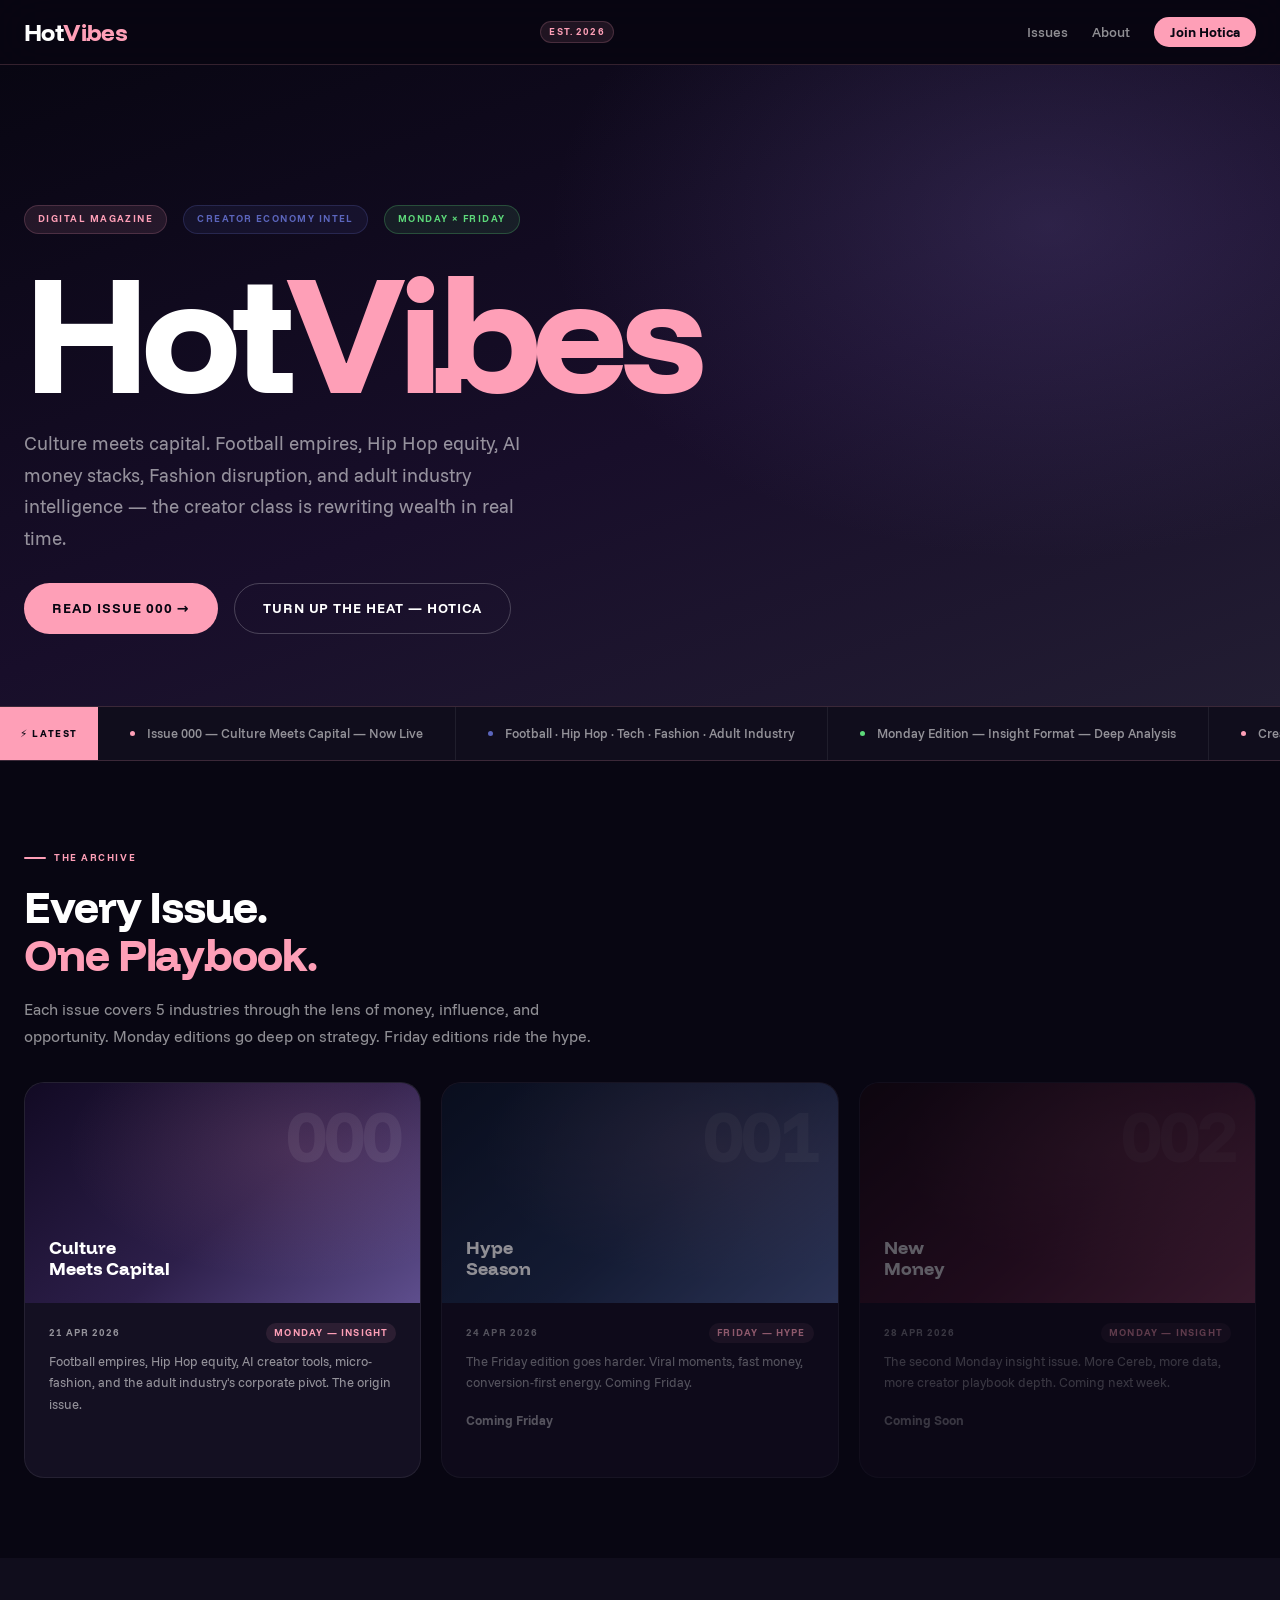
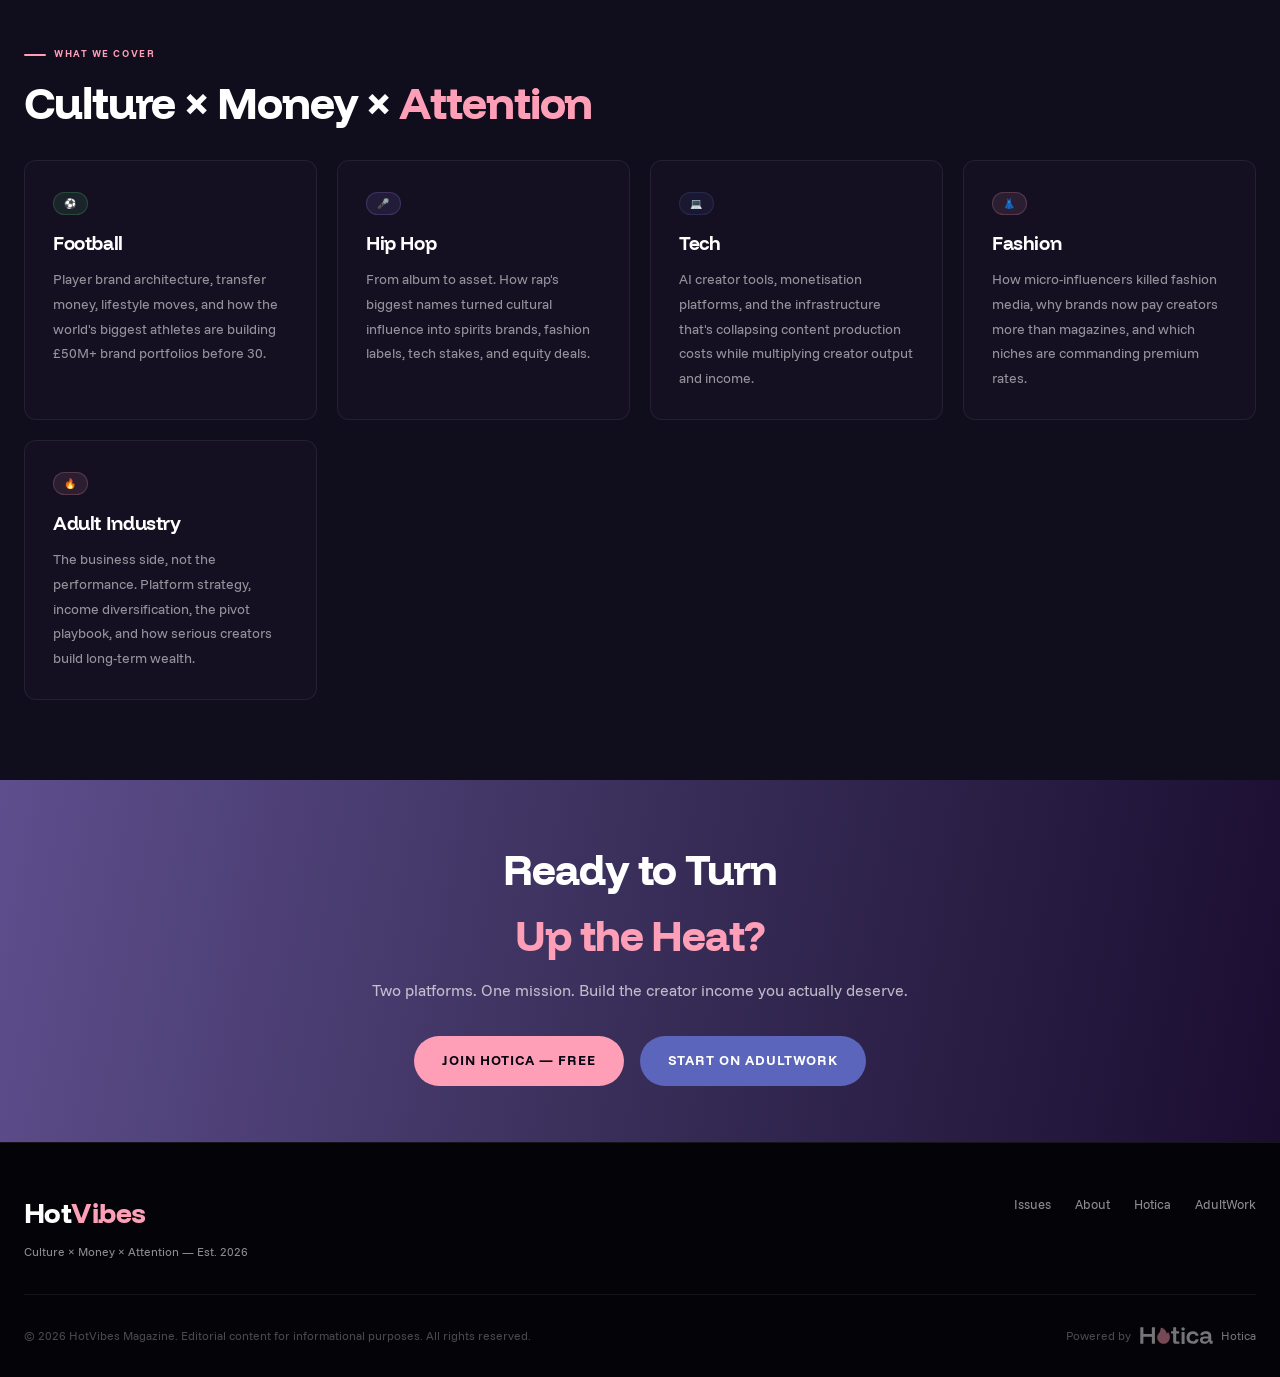
==== index.html @ 4edec71d "Launch HotVibes magazine — Issue 000 complete Full Cloudflare Pages publishing system: homepage, Iss" ====
<!DOCTYPE html>
<html lang="en">
<head>
<meta charset="UTF-8">
<meta name="viewport" content="width=device-width, initial-scale=1.0">
<title>HotVibes — Culture × Money × Attention</title>
<meta name="description" content="HotVibes is a high-conversion digital magazine covering the creator economy: football empires, hip hop equity, AI money stacks, fashion disruption, and adult industry intelligence.">
<meta property="og:title" content="HotVibes — Culture × Money × Attention">
<meta property="og:description" content="The creator class is rewriting wealth in real time.">
<meta property="og:type" content="website">
<link rel="canonical" href="/">
<link rel="stylesheet" href="assets/css/styles.css">
</head>
<body>

<!-- NAV -->
<nav class="nav">
  <div class="nav-inner">
    <span class="nav-logo"><span class="hot">Hot</span><span class="vibes">Vibes</span></span>
    <span class="nav-badge">Est. 2026</span>
    <ul class="nav-links">
      <li><a href="#issues">Issues</a></li>
      <li><a href="#about">About</a></li>
      <li><a href="https://hotica.com" target="_blank" rel="noopener" class="nav-cta">Join Hotica</a></li>
    </ul>
  </div>
</nav>

<!-- HOMEPAGE HERO -->
<section class="hp-hero">
  <div class="container" style="width:100%">
    <div class="fu fu1">
      <div class="hp-meta mb-3">
        <span class="tag tag-pink">Digital Magazine</span>
        <span class="tag tag-blue">Creator Economy Intel</span>
        <span class="tag tag-green">Monday × Friday</span>
      </div>
      <h1 class="hp-masthead">
        <span class="hot">Hot</span><span class="vibes">Vibes</span>
      </h1>
      <p style="font-size:clamp(.95rem,2vw,1.2rem); color:var(--muted); max-width:520px; line-height:1.65; margin-top:1.5rem; position:relative; z-index:1;">
        Culture meets capital. Football empires, Hip Hop equity, AI money stacks, Fashion disruption, and adult industry intelligence — the creator class is rewriting wealth in real time.
      </p>
      <div class="hp-meta">
        <a href="issues/000/" class="btn btn-pink fu fu2">Read Issue 000 →</a>
        <a href="https://hotica.com" target="_blank" rel="noopener" class="btn btn-outline fu fu3">Turn Up the Heat — Hotica</a>
      </div>
    </div>
  </div>
</section>

<!-- TICKER -->
<div class="ticker-wrap">
  <div class="ticker-inner">
    <div class="ticker-badge">⚡ Latest</div>
    <div class="ticker-track-wrap">
      <div class="ticker-track">
        <div class="ticker-item"><span class="dot"></span>Issue 000 — Culture Meets Capital — Now Live</div>
        <div class="ticker-item"><span class="dot b"></span>Football · Hip Hop · Tech · Fashion · Adult Industry</div>
        <div class="ticker-item"><span class="dot g"></span>Monday Edition — Insight Format — Deep Analysis</div>
        <div class="ticker-item"><span class="dot"></span>Creator economy hits $15B globally — Hotica + AdultWork leading UK</div>
        <div class="ticker-item"><span class="dot b"></span>AI creator tools: cost of content down 90%, margins up</div>
        <div class="ticker-item"><span class="dot g"></span>Issue 001 — Friday Hype Edition — Coming Soon</div>
        <div class="ticker-item"><span class="dot"></span>New issue drops every Monday + Friday</div>
      </div>
    </div>
  </div>
</div>

<!-- ISSUES ARCHIVE -->
<section class="section" id="issues">
  <div class="container">
    <div class="label">The Archive</div>
    <h2 class="section-title mb-2">Every Issue.<br><span class="text-pink">One Playbook.</span></h2>
    <p class="section-sub mb-4">Each issue covers 5 industries through the lens of money, influence, and opportunity. Monday editions go deep on strategy. Friday editions ride the hype.</p>

    <div class="issue-grid fu">

      <!-- ISSUE 000 — LIVE -->
      <a href="issues/000/" class="issue-card">
        <div class="ic-cover ic-bg-000">
          <span class="ic-num">000</span>
          <div class="ic-label">Culture<br>Meets Capital</div>
        </div>
        <div class="ic-body">
          <div class="ic-meta">
            <span class="ic-date">21 Apr 2026</span>
            <span class="ic-type">Monday — Insight</span>
          </div>
          <p class="ic-desc">Football empires, Hip Hop equity, AI creator tools, micro-fashion, and the adult industry's corporate pivot. The origin issue.</p>
          <div class="ic-arrow">Read Issue 000 →</div>
        </div>
      </a>

      <!-- ISSUE 001 — COMING SOON -->
      <div class="issue-card" style="opacity:.55; cursor:not-allowed;">
        <div class="ic-cover ic-bg-001">
          <span class="ic-num">001</span>
          <div class="ic-label">Hype<br>Season</div>
        </div>
        <div class="ic-body">
          <div class="ic-meta">
            <span class="ic-date">24 Apr 2026</span>
            <span class="ic-type">Friday — Hype</span>
          </div>
          <p class="ic-desc">The Friday edition goes harder. Viral moments, fast money, conversion-first energy. Coming Friday.</p>
          <div class="ic-arrow" style="opacity:1; transform:none; color:var(--muted);">Coming Friday</div>
        </div>
      </div>

      <!-- ISSUE 002 — COMING SOON -->
      <div class="issue-card" style="opacity:.35; cursor:not-allowed;">
        <div class="ic-cover ic-bg-002">
          <span class="ic-num">002</span>
          <div class="ic-label">New<br>Money</div>
        </div>
        <div class="ic-body">
          <div class="ic-meta">
            <span class="ic-date">28 Apr 2026</span>
            <span class="ic-type">Monday — Insight</span>
          </div>
          <p class="ic-desc">The second Monday insight issue. More Cereb, more data, more creator playbook depth. Coming next week.</p>
          <div class="ic-arrow" style="opacity:1; transform:none; color:var(--muted);">Coming Soon</div>
        </div>
      </div>

    </div>
  </div>
</section>

<!-- ABOUT / WHAT WE COVER -->
<section class="section" id="about" style="background:var(--bg-2);">
  <div class="container">
    <div class="label">What We Cover</div>
    <h2 class="section-title mb-4">Culture × Money × <span class="text-pink">Attention</span></h2>

    <div class="g-auto fu">
      <div class="card">
        <span class="card-tag ct-green">⚽</span>
        <div class="card-title">Football</div>
        <div class="card-body">Player brand architecture, transfer money, lifestyle moves, and how the world's biggest athletes are building £50M+ brand portfolios before 30.</div>
      </div>
      <div class="card">
        <span class="card-tag ct-purple">🎤</span>
        <div class="card-title">Hip Hop</div>
        <div class="card-body">From album to asset. How rap's biggest names turned cultural influence into spirits brands, fashion labels, tech stakes, and equity deals.</div>
      </div>
      <div class="card">
        <span class="card-tag ct-blue">💻</span>
        <div class="card-title">Tech</div>
        <div class="card-body">AI creator tools, monetisation platforms, and the infrastructure that's collapsing content production costs while multiplying creator output and income.</div>
      </div>
      <div class="card">
        <span class="card-tag ct-pink">👗</span>
        <div class="card-title">Fashion</div>
        <div class="card-body">How micro-influencers killed fashion media, why brands now pay creators more than magazines, and which niches are commanding premium rates.</div>
      </div>
      <div class="card">
        <span class="card-tag ct-pink">🔥</span>
        <div class="card-title">Adult Industry</div>
        <div class="card-body">The business side, not the performance. Platform strategy, income diversification, the pivot playbook, and how serious creators build long-term wealth.</div>
      </div>
    </div>
  </div>
</section>

<!-- CONVERSION CTA -->
<div class="scta">
  <h2 class="scta-title">Ready to Turn<br><span style="color:var(--pink);">Up the Heat?</span></h2>
  <p class="scta-sub">Two platforms. One mission. Build the creator income you actually deserve.</p>
  <div class="scta-btns">
    <a href="https://hotica.com" target="_blank" rel="noopener" class="btn btn-pink">Join Hotica — Free</a>
    <a href="https://adultwork.com" target="_blank" rel="noopener" class="btn btn-blue">Start on AdultWork</a>
  </div>
</div>

<!-- FOOTER -->
<footer class="footer">
  <div class="footer-in">
    <div class="footer-top">
      <div>
        <div class="footer-name"><span class="hot">Hot</span><span class="acc">Vibes</span></div>
        <div class="footer-sub">Culture × Money × Attention — Est. 2026</div>
      </div>
      <ul class="flinks">
        <li><a href="#issues">Issues</a></li>
        <li><a href="#about">About</a></li>
        <li><a href="https://hotica.com" target="_blank" rel="noopener">Hotica</a></li>
        <li><a href="https://adultwork.com" target="_blank" rel="noopener">AdultWork</a></li>
      </ul>
    </div>
    <div class="footer-bot">
      <p class="footer-copy">© 2026 HotVibes Magazine. Editorial content for informational purposes. All rights reserved.</p>
      <div class="powered">
        Powered by <img src="assets/images/hotica-wordmark.svg" alt="Hotica"> <span style="color:rgba(255,255,255,.45)">Hotica</span>
      </div>
    </div>
  </div>
</footer>

<script src="assets/js/main.js"></script>
</body>
</html>
---- assets/css/styles.css ----
/* HotVibes Magazine — Design System v1.0 */
/* Built on Hotica Brand Guide: Funnel Display + Funnel Sans + #fe9fb7 + #221d32 */

@font-face { font-family:'Funnel Display'; src:url('../fonts/FunnelDisplay-ExtraBold.woff2') format('woff2'); font-weight:800; font-display:swap; }
@font-face { font-family:'Funnel Display'; src:url('../fonts/FunnelDisplay-Bold.woff2') format('woff2'); font-weight:700; font-display:swap; }
@font-face { font-family:'Funnel Display'; src:url('../fonts/FunnelDisplay-Medium.woff2') format('woff2'); font-weight:500; font-display:swap; }
@font-face { font-family:'Funnel Display'; src:url('../fonts/FunnelDisplay-Regular.woff2') format('woff2'); font-weight:400; font-display:swap; }
@font-face { font-family:'Funnel Sans'; src:url('../fonts/FunnelSans-ExtraBold.woff2') format('woff2'); font-weight:800; font-display:swap; }
@font-face { font-family:'Funnel Sans'; src:url('../fonts/FunnelSans-Bold.woff2') format('woff2'); font-weight:700; font-display:swap; }
@font-face { font-family:'Funnel Sans'; src:url('../fonts/FunnelSans-Medium.woff2') format('woff2'); font-weight:500; font-display:swap; }
@font-face { font-family:'Funnel Sans'; src:url('../fonts/FunnelSans-Regular.woff2') format('woff2'); font-weight:400; font-display:swap; }

/* ─── RESET ─────────────────────────────────────────────── */
*,*::before,*::after{box-sizing:border-box;margin:0;padding:0}
html{scroll-behavior:smooth}
img{max-width:100%;height:auto;display:block}
a{color:inherit;text-decoration:none}

/* ─── TOKENS ─────────────────────────────────────────────── */
:root {
  --bg:        #080612;
  --bg-2:      #100d1c;
  --bg-card:   #141022;
  --bg-card-h: #1c1830;
  --p-deep:    #221d32;
  --p-mid:     #31294f;
  --p-ga:      #5e4e8d;
  --p-gb:      #392e59;
  --pink:      #fe9fb7;
  --pink-d:    #e8789a;
  --blue:      #5b65bc;
  --blue-d:    #4a54a8;
  --white:     #ffffff;
  --muted:     rgba(255,255,255,0.55);
  --subtle:    rgba(255,255,255,0.07);
  --border:    rgba(254,159,183,0.18);
  --border-b:  rgba(91,101,188,0.25);
  --fd:        'Funnel Display', system-ui, sans-serif;
  --fs:        'Funnel Sans', system-ui, sans-serif;
  --r:         12px;
  --rl:        20px;
  --ease:      0.25s ease;
}

/* ─── BASE ───────────────────────────────────────────────── */
body { background:var(--bg); color:var(--white); font-family:var(--fs); font-size:16px; line-height:1.6; -webkit-font-smoothing:antialiased; }

/* ─── NAV ────────────────────────────────────────────────── */
.nav {
  position:sticky; top:0; z-index:100;
  background:rgba(8,6,18,0.88);
  backdrop-filter:blur(24px);
  -webkit-backdrop-filter:blur(24px);
  border-bottom:1px solid var(--border);
  padding:0 1.5rem;
}
.nav-inner {
  max-width:1280px; margin:0 auto;
  display:flex; align-items:center; justify-content:space-between;
  height:64px; gap:1rem;
}
.nav-logo { font-family:var(--fd); font-weight:800; font-size:1.5rem; letter-spacing:-0.025em; line-height:1; }
.nav-logo .hot  { color:var(--white); }
.nav-logo .vibes{ color:var(--pink);  }
.nav-badge {
  font-size:.6rem; font-weight:700; text-transform:uppercase; letter-spacing:.12em;
  color:var(--pink); background:rgba(254,159,183,.1); border:1px solid var(--border);
  padding:2px 8px; border-radius:100px;
}
.nav-links { display:flex; align-items:center; gap:1.5rem; list-style:none; }
.nav-links a { font-size:.85rem; font-weight:500; color:var(--muted); transition:color var(--ease); }
.nav-links a:hover { color:var(--white); }
.nav-cta {
  background:var(--pink) !important; color:#080612 !important;
  padding:.4rem 1rem; border-radius:100px; font-weight:700 !important;
  transition:background var(--ease) !important;
}
.nav-cta:hover { background:var(--pink-d) !important; }

/* ─── LAYOUT ─────────────────────────────────────────────── */
.container { max-width:1280px; margin:0 auto; padding:0 1.5rem; }
.section    { padding:5rem 0; }
.section-sm { padding:3rem 0; }

/* ─── LABELS + HEADINGS ──────────────────────────────────── */
.label {
  display:inline-flex; align-items:center; gap:.5rem;
  font-size:.65rem; font-weight:700; text-transform:uppercase; letter-spacing:.15em;
  color:var(--pink); margin-bottom:1rem;
}
.label::before { content:''; display:block; width:22px; height:2px; background:var(--pink); border-radius:2px; }
.label.blue { color:var(--blue); }
.label.blue::before { background:var(--blue); }
.section-title {
  font-family:var(--fd); font-weight:800;
  font-size:clamp(1.75rem,4vw,2.75rem);
  line-height:1.1; letter-spacing:-.025em; margin-bottom:.5rem;
}
.section-sub { font-size:1rem; color:var(--muted); max-width:600px; line-height:1.7; }

/* ─── HERO ───────────────────────────────────────────────── */
.hero {
  min-height:92vh; display:flex; align-items:center;
  position:relative; overflow:hidden;
  background:linear-gradient(145deg,#080612 0%,#160e28 40%,#2d1f4a 75%,#160e28 100%);
}
.hero::before {
  content:''; position:absolute; inset:0; pointer-events:none;
  background:
    radial-gradient(ellipse 80% 60% at 72% 45%,rgba(94,78,141,.38) 0%,transparent 70%),
    radial-gradient(ellipse 45% 70% at 8%  85%,rgba(254,159,183,.09) 0%,transparent 55%),
    radial-gradient(ellipse 30% 50% at 90% 10%,rgba(91,101,188,.12) 0%,transparent 60%);
}
.hero-inner {
  position:relative; z-index:1;
  max-width:1280px; margin:0 auto; padding:7rem 1.5rem 5rem; width:100%;
}
.hero-eyebrow { display:flex; align-items:center; gap:.75rem; margin-bottom:2.25rem; flex-wrap:wrap; }
.tag {
  font-size:.65rem; font-weight:700; text-transform:uppercase; letter-spacing:.14em;
  padding:5px 13px; border-radius:100px;
}
.tag-pink  { color:var(--pink); background:rgba(254,159,183,.1); border:1px solid var(--border); }
.tag-blue  { color:var(--blue); background:rgba(91,101,188,.1); border:1px solid var(--border-b); }
.tag-green { color:#5dd97a; background:rgba(93,217,122,.1); border:1px solid rgba(93,217,122,.25); }
.tag-amber { color:#f5c842; background:rgba(245,200,66,.1); border:1px solid rgba(245,200,66,.25); }
.hero-title {
  font-family:var(--fd); font-weight:800;
  font-size:clamp(3.2rem,9vw,7.5rem);
  line-height:.93; letter-spacing:-.04em; margin-bottom:1.5rem;
}
.hero-title .acc { color:var(--pink); }
.hero-title .dim { color:rgba(255,255,255,.3); }
.hero-tagline { font-size:clamp(1rem,2.5vw,1.25rem); color:var(--muted); max-width:540px; line-height:1.65; margin-bottom:2.5rem; }
.hero-ctas { display:flex; flex-wrap:wrap; gap:1rem; margin-bottom:4rem; }
.hero-meta {
  display:flex; flex-wrap:wrap; gap:2rem;
  padding-top:2rem; border-top:1px solid var(--subtle);
}
.hero-meta-item { display:flex; flex-direction:column; gap:.15rem; }
.hm-label { font-size:.6rem; font-weight:700; text-transform:uppercase; letter-spacing:.12em; color:var(--muted); }
.hm-value { font-family:var(--fd); font-weight:700; font-size:1rem; color:var(--pink); }

/* ─── BUTTONS ────────────────────────────────────────────── */
.btn {
  display:inline-flex; align-items:center; gap:.5rem;
  padding:.85rem 1.75rem; border-radius:100px; border:none; cursor:pointer;
  font-family:var(--fs); font-weight:700; font-size:.88rem;
  text-transform:uppercase; letter-spacing:.07em; transition:all var(--ease);
}
.btn-pink { background:var(--pink); color:#080612; }
.btn-pink:hover { background:var(--pink-d); transform:translateY(-2px); box-shadow:0 14px 40px rgba(254,159,183,.32); }
.btn-outline { background:transparent; color:var(--white); border:1.5px solid rgba(255,255,255,.22); }
.btn-outline:hover { border-color:var(--pink); color:var(--pink); transform:translateY(-2px); }
.btn-blue { background:var(--blue); color:var(--white); }
.btn-blue:hover { background:var(--blue-d); transform:translateY(-2px); box-shadow:0 14px 40px rgba(91,101,188,.38); }
.btn-ghost { background:rgba(255,255,255,.06); color:var(--white); border:1px solid var(--subtle); }
.btn-ghost:hover { background:rgba(255,255,255,.1); transform:translateY(-2px); }
.btn-sm { padding:.55rem 1.25rem; font-size:.78rem; }

/* ─── TICKER ─────────────────────────────────────────────── */
.ticker-wrap { background:var(--bg-2); border-top:1px solid var(--border); border-bottom:1px solid var(--border); overflow:hidden; }
.ticker-inner { display:flex; align-items:stretch; }
.ticker-badge {
  flex-shrink:0; background:var(--pink); color:#080612;
  font-weight:800; font-size:.65rem; text-transform:uppercase; letter-spacing:.15em;
  padding:1rem 1.25rem; display:flex; align-items:center; white-space:nowrap;
}
.ticker-track-wrap { overflow:hidden; flex:1; }
.ticker-track {
  display:flex; white-space:nowrap;
  animation:ticker 40s linear infinite; will-change:transform;
}
.ticker-track:hover { animation-play-state:paused; }
.ticker-item {
  display:inline-flex; align-items:center; gap:.75rem;
  padding:1rem 2rem; font-size:.82rem; font-weight:500; color:var(--muted);
  border-right:1px solid var(--subtle); white-space:nowrap; cursor:default;
  transition:color var(--ease);
}
.ticker-item:hover { color:var(--white); }
.dot { width:5px; height:5px; border-radius:50%; background:var(--pink); flex-shrink:0; }
.dot.b { background:var(--blue); }
.dot.g { background:#5dd97a; }
@keyframes ticker { 0%{transform:translateX(0)} 100%{transform:translateX(-50%)} }

/* ─── CARDS ──────────────────────────────────────────────── */
.card {
  background:var(--bg-card); border:1px solid var(--subtle); border-radius:var(--r);
  padding:1.75rem; transition:all var(--ease);
}
.card:hover { background:var(--bg-card-h); border-color:var(--border); transform:translateY(-4px); box-shadow:0 24px 60px rgba(0,0,0,.45); }
.card-tag {
  display:inline-flex; align-items:center; gap:.4rem;
  font-size:.62rem; font-weight:700; text-transform:uppercase; letter-spacing:.12em;
  padding:3px 10px; border-radius:100px; margin-bottom:1rem;
}
.ct-pink   { color:var(--pink); background:rgba(254,159,183,.1); border:1px solid rgba(254,159,183,.2); }
.ct-blue   { color:var(--blue); background:rgba(91,101,188,.1); border:1px solid rgba(91,101,188,.2); }
.ct-green  { color:#5dd97a; background:rgba(93,217,122,.1); border:1px solid rgba(93,217,122,.2); }
.ct-amber  { color:#f5c842; background:rgba(245,200,66,.1); border:1px solid rgba(245,200,66,.2); }
.ct-purple { color:#a78bfa; background:rgba(167,139,250,.1); border:1px solid rgba(167,139,250,.2); }
.card-title { font-family:var(--fd); font-weight:700; font-size:1.2rem; line-height:1.25; letter-spacing:-.02em; margin-bottom:.75rem; }
.card-body  { font-size:.88rem; color:var(--muted); line-height:1.75; }
.card-stat  { margin-top:1.25rem; padding-top:1.25rem; border-top:1px solid var(--subtle); font-family:var(--fd); font-weight:800; font-size:1.8rem; color:var(--pink); letter-spacing:-.02em; }
.card-stat-label { font-family:var(--fs); font-weight:400; font-size:.72rem; color:var(--muted); display:block; margin-top:.1rem; }

/* ─── GRIDS ──────────────────────────────────────────────── */
.g2   { display:grid; grid-template-columns:repeat(2,1fr); gap:1.25rem; }
.g3   { display:grid; grid-template-columns:repeat(3,1fr); gap:1.25rem; }
.g4   { display:grid; grid-template-columns:repeat(4,1fr); gap:1.25rem; }
.g-auto { display:grid; grid-template-columns:repeat(auto-fit,minmax(280px,1fr)); gap:1.25rem; }

/* ─── CEREB ──────────────────────────────────────────────── */
.cereb-hero {
  background:linear-gradient(140deg,var(--p-deep),var(--p-mid));
  border:1px solid rgba(254,159,183,.15); border-radius:var(--rl);
  padding:3rem; position:relative; overflow:hidden;
}
.cereb-hero::before {
  content:''; position:absolute; top:-40% right:-15%; width:480px; height:480px;
  background:radial-gradient(circle,rgba(254,159,183,.07) 0%,transparent 70%);
  pointer-events:none;
}
.cereb-hero .card-title { font-size:clamp(1.5rem,3vw,2.2rem); }
.cereb-num {
  position:absolute; bottom:1rem; right:1.75rem;
  font-family:var(--fd); font-weight:800; font-size:9rem;
  color:rgba(255,255,255,.04); line-height:1; letter-spacing:-.05em; user-select:none;
}
.pull-quote {
  border-left:3px solid var(--pink); padding:.75rem 1.5rem;
  margin:1.5rem 0; font-family:var(--fd); font-weight:700;
  font-size:1.08rem; color:var(--white); line-height:1.4;
}
.pull-quote.blue { border-left-color:var(--blue); }

/* ─── MAGAZINE PAGES ─────────────────────────────────────── */
.magazine-section {
  background:
    radial-gradient(ellipse at top right, rgba(254,159,183,.09) 0%, transparent 45%),
    linear-gradient(180deg, #0c0916 0%, #141022 100%);
  border-top:1px solid var(--subtle);
  border-bottom:1px solid var(--subtle);
}
.magazine-head {
  display:flex; align-items:end; justify-content:space-between; gap:2rem;
  margin-bottom:2rem;
}
.magazine-head .section-sub { max-width:560px; }
.magazine-grid {
  display:grid;
  grid-template-columns:repeat(3,minmax(0,1fr));
  gap:1.25rem;
}
.mag-card {
  background:rgba(255,255,255,.03);
  border:1px solid var(--subtle);
  border-radius:var(--rl);
  overflow:hidden;
  box-shadow:0 30px 70px rgba(0,0,0,.28);
}
.mag-card-cover {
  grid-column:span 3;
  display:grid;
  grid-template-columns:minmax(0,1.15fr) minmax(240px,.85fr);
  align-items:stretch;
}
.mag-card img {
  width:100%;
  aspect-ratio:1414 / 2000;
  object-fit:cover;
  background:#0a0812;
}
.mag-card figcaption {
  display:flex;
  flex-direction:column;
  gap:.35rem;
  padding:1rem 1.1rem 1.15rem;
}
.mag-card-cover figcaption {
  justify-content:flex-end;
  padding:1.75rem;
  background:linear-gradient(180deg, rgba(255,255,255,.03), rgba(254,159,183,.07));
}
.mag-kicker {
  font-size:.68rem;
  font-weight:700;
  text-transform:uppercase;
  letter-spacing:.14em;
  color:var(--pink);
}
.mag-title {
  font-family:var(--fd);
  font-size:clamp(1.4rem,2.5vw,2.4rem);
  font-weight:800;
  line-height:1.08;
  letter-spacing:-.03em;
}

/* ─── CONVERSION ─────────────────────────────────────────── */
.conversion-section {
  background:linear-gradient(160deg,#180d30 0%,#0e0b1c 50%,#180d30 100%);
  border-top:1px solid var(--border); border-bottom:1px solid var(--border);
  position:relative; overflow:hidden;
}
.conversion-section::before {
  content:''; position:absolute; inset:0; pointer-events:none;
  background:radial-gradient(ellipse 70% 80% at 50% 50%,rgba(94,78,141,.18) 0%,transparent 70%);
}
.conv-card {
  border-radius:var(--rl); padding:2.5rem; position:relative; overflow:hidden;
}
.conv-card.pink-card { background:linear-gradient(135deg,rgba(254,159,183,.13),rgba(254,159,183,.04)); border:1px solid rgba(254,159,183,.28); }
.conv-card.blue-card  { background:linear-gradient(135deg,rgba(91,101,188,.15),rgba(91,101,188,.04)); border:1px solid rgba(91,101,188,.3); }
.conv-title { font-family:var(--fd); font-weight:800; font-size:clamp(1.75rem,3.5vw,2.5rem); line-height:1.05; letter-spacing:-.03em; margin-bottom:1rem; }
.blist { list-style:none; display:flex; flex-direction:column; gap:.6rem; margin:1.25rem 0; }
.blist li { display:flex; align-items:flex-start; gap:.6rem; font-size:.88rem; color:var(--muted); line-height:1.55; }
.blist li::before { content:'→'; color:var(--pink); font-weight:700; flex-shrink:0; margin-top:1px; }
.blue-card .blist li::before { color:var(--blue); }
.conv-logo { height:32px; width:auto; margin-bottom:1.25rem; opacity:.9; }

/* ─── PLAYBOOK ───────────────────────────────────────────── */
.playbook-section { background:var(--bg-2); }
.pb-card {
  background:var(--bg-card); border:1px solid var(--subtle); border-radius:var(--rl);
  padding:2.5rem; position:relative; overflow:hidden;
}
.pb-card::after {
  content:attr(data-n); position:absolute; top:.75rem; right:1.5rem;
  font-family:var(--fd); font-weight:800; font-size:6rem;
  color:rgba(255,255,255,.04); line-height:1; user-select:none;
}
.pb-title { font-family:var(--fd); font-weight:800; font-size:clamp(1.3rem,2.5vw,1.85rem); line-height:1.2; letter-spacing:-.025em; margin-bottom:1rem; }
.metrics {
  display:flex; flex-wrap:wrap; gap:1.5rem; margin:1.5rem 0;
  padding:1.25rem; background:rgba(255,255,255,.04);
  border-radius:var(--r); border:1px solid var(--subtle);
}
.metric-item { display:flex; flex-direction:column; gap:.15rem; }
.mv { font-family:var(--fd); font-weight:800; font-size:1.65rem; color:var(--pink); letter-spacing:-.02em; }
.ml { font-size:.65rem; font-weight:700; text-transform:uppercase; letter-spacing:.1em; color:var(--muted); }
.steps { list-style:none; display:flex; flex-direction:column; gap:.75rem; margin-top:1.5rem; }
.steps li { display:flex; gap:.75rem; font-size:.88rem; color:var(--muted); line-height:1.6; }
.sn {
  flex-shrink:0; width:24px; height:24px; border-radius:50%;
  background:var(--pink); color:#080612; font-weight:800; font-size:.62rem;
  display:flex; align-items:center; justify-content:center; margin-top:2px;
}

/* ─── STICKY CTA ─────────────────────────────────────────── */
.scta {
  background:linear-gradient(100deg,var(--p-ga),var(--p-gb) 50%,#1a0d30);
  padding:3.5rem 1.5rem; text-align:center;
}
.scta-title { font-family:var(--fd); font-weight:800; font-size:clamp(1.6rem,3.5vw,2.6rem); letter-spacing:-.025em; margin-bottom:.6rem; }
.scta-sub   { color:rgba(255,255,255,.68); font-size:1rem; margin-bottom:2rem; }
.scta-btns  { display:flex; justify-content:center; flex-wrap:wrap; gap:1rem; }

/* ─── FOOTER ─────────────────────────────────────────────── */
.footer { background:#040308; border-top:1px solid var(--subtle); padding:3rem 1.5rem 2rem; }
.footer-in { max-width:1280px; margin:0 auto; }
.footer-top {
  display:flex; flex-wrap:wrap; justify-content:space-between; align-items:flex-start;
  gap:2rem; margin-bottom:2rem; padding-bottom:2rem; border-bottom:1px solid var(--subtle);
}
.footer-name { font-family:var(--fd); font-weight:800; font-size:1.75rem; letter-spacing:-.02em; margin-bottom:.4rem; }
.footer-name .acc { color:var(--pink); }
.footer-sub { font-size:.78rem; color:var(--muted); }
.flinks { display:flex; gap:1.5rem; list-style:none; flex-wrap:wrap; }
.flinks a { font-size:.82rem; color:var(--muted); transition:color var(--ease); }
.flinks a:hover { color:var(--pink); }
.footer-bot { display:flex; flex-wrap:wrap; justify-content:space-between; align-items:center; gap:1rem; }
.footer-copy { font-size:.72rem; color:rgba(255,255,255,.28); }
.powered { display:flex; align-items:center; gap:.5rem; font-size:.72rem; color:rgba(255,255,255,.28); }
.powered img { height:18px; opacity:.45; }

/* ─── HOMEPAGE ───────────────────────────────────────────── */
.hp-hero {
  min-height:65vh; display:flex; align-items:flex-end; padding:7rem 0 4.5rem;
  background:linear-gradient(160deg,#080612 0%,#180e2a 55%,#221d32 100%);
  position:relative; overflow:hidden;
}
.hp-hero::before {
  content:''; position:absolute; inset:0; pointer-events:none;
  background:radial-gradient(ellipse 60% 80% at 82% 25%,rgba(94,78,141,.32) 0%,transparent 65%);
}
.hp-masthead {
  font-family:var(--fd); font-weight:800; position:relative; z-index:1;
  font-size:clamp(5rem,13vw,11rem); line-height:.88; letter-spacing:-.05em;
}
.hp-masthead .hot   { color:var(--white); }
.hp-masthead .vibes { color:var(--pink); }
.hp-meta { display:flex; flex-wrap:wrap; gap:1rem; margin-top:1.75rem; position:relative; z-index:1; }
.issue-grid { display:grid; grid-template-columns:repeat(auto-fill,minmax(310px,1fr)); gap:1.25rem; }
.issue-card { background:var(--bg-card); border:1px solid var(--subtle); border-radius:var(--rl); overflow:hidden; cursor:pointer; transition:all var(--ease); display:block; }
.issue-card:hover { border-color:var(--border); transform:translateY(-6px); box-shadow:0 32px 80px rgba(0,0,0,.5); }
.ic-cover { height:220px; position:relative; display:flex; align-items:flex-end; padding:1.5rem; }
.ic-bg-000 { background:linear-gradient(140deg,#120a24 0%,#2d1f4a 55%,#5e4e8d 100%); }
.ic-bg-001 { background:linear-gradient(140deg,#0c1628 0%,#1f2e4f 55%,#4a5a8d 100%); }
.ic-bg-002 { background:linear-gradient(140deg,#18090e 0%,#4a1830 55%,#8d3e5e 100%); }
.ic-cover::before { content:''; position:absolute; inset:0; background:radial-gradient(ellipse at 70% 30%,rgba(254,159,183,.14) 0%,transparent 60%); }
.ic-num { font-family:var(--fd); font-weight:800; font-size:4.5rem; color:rgba(255,255,255,.07); position:absolute; top:1rem; right:1.25rem; line-height:1; letter-spacing:-.04em; }
.ic-label { font-family:var(--fd); font-weight:800; font-size:1.1rem; line-height:1.2; position:relative; z-index:1; }
.ic-body { padding:1.25rem 1.5rem 1.5rem; }
.ic-meta { display:flex; align-items:center; justify-content:space-between; margin-bottom:.5rem; }
.ic-date { font-size:.65rem; font-weight:700; text-transform:uppercase; letter-spacing:.1em; color:var(--muted); }
.ic-type { font-size:.62rem; font-weight:700; text-transform:uppercase; letter-spacing:.12em; color:var(--pink); background:rgba(254,159,183,.1); padding:2px 8px; border-radius:100px; }
.ic-desc { font-size:.82rem; color:var(--muted); line-height:1.65; }
.ic-arrow { margin-top:1rem; color:var(--pink); font-size:.82rem; font-weight:700; display:flex; align-items:center; gap:.4rem; opacity:0; transform:translateX(-8px); transition:all var(--ease); }
.issue-card:hover .ic-arrow { opacity:1; transform:translateX(0); }

/* ─── ANIMATE ────────────────────────────────────────────── */
@keyframes fadeUp { from{opacity:0;transform:translateY(28px)} to{opacity:1;transform:translateY(0)} }
.fu  { animation:fadeUp .7s ease both; }
.fu1 { animation-delay:.1s; }
.fu2 { animation-delay:.22s; }
.fu3 { animation-delay:.38s; }
.fu4 { animation-delay:.56s; }

/* ─── RESPONSIVE ─────────────────────────────────────────── */
@media(max-width:900px){
  .g3,.g4 { grid-template-columns:repeat(2,1fr); }
  .cereb-hero,.conv-card,.pb-card { padding:2rem; }
  .magazine-head { flex-direction:column; align-items:flex-start; }
  .magazine-grid { grid-template-columns:repeat(2,minmax(0,1fr)); }
  .mag-card-cover { grid-column:span 2; grid-template-columns:1fr; }
}
@media(max-width:640px){
  .nav-links { display:none; }
  .g2,.g3,.g4 { grid-template-columns:1fr; }
  .hero-inner { padding:5rem 1.25rem 3rem; }
  .section { padding:3rem 0; }
  .magazine-grid { grid-template-columns:1fr; }
  .mag-card-cover { grid-column:auto; }
}

/* ─── UTILS ──────────────────────────────────────────────── */
.text-pink{color:var(--pink)} .text-blue{color:var(--blue)} .text-muted{color:var(--muted)}
.text-center{text-align:center} .relative{position:relative} .z1{position:relative;z-index:1}
.mb-1{margin-bottom:.5rem} .mb-2{margin-bottom:1rem} .mb-3{margin-bottom:1.5rem} .mb-4{margin-bottom:2rem}
.mt-2{margin-top:1rem} .mt-3{margin-top:1.5rem} .mt-4{margin-top:2rem}
.flex{display:flex} .items-center{align-items:center} .gap-1{gap:.5rem} .gap-2{gap:1rem} .flex-wrap{flex-wrap:wrap}
hr.dim{border:none;border-top:1px solid var(--subtle);margin:2rem 0}
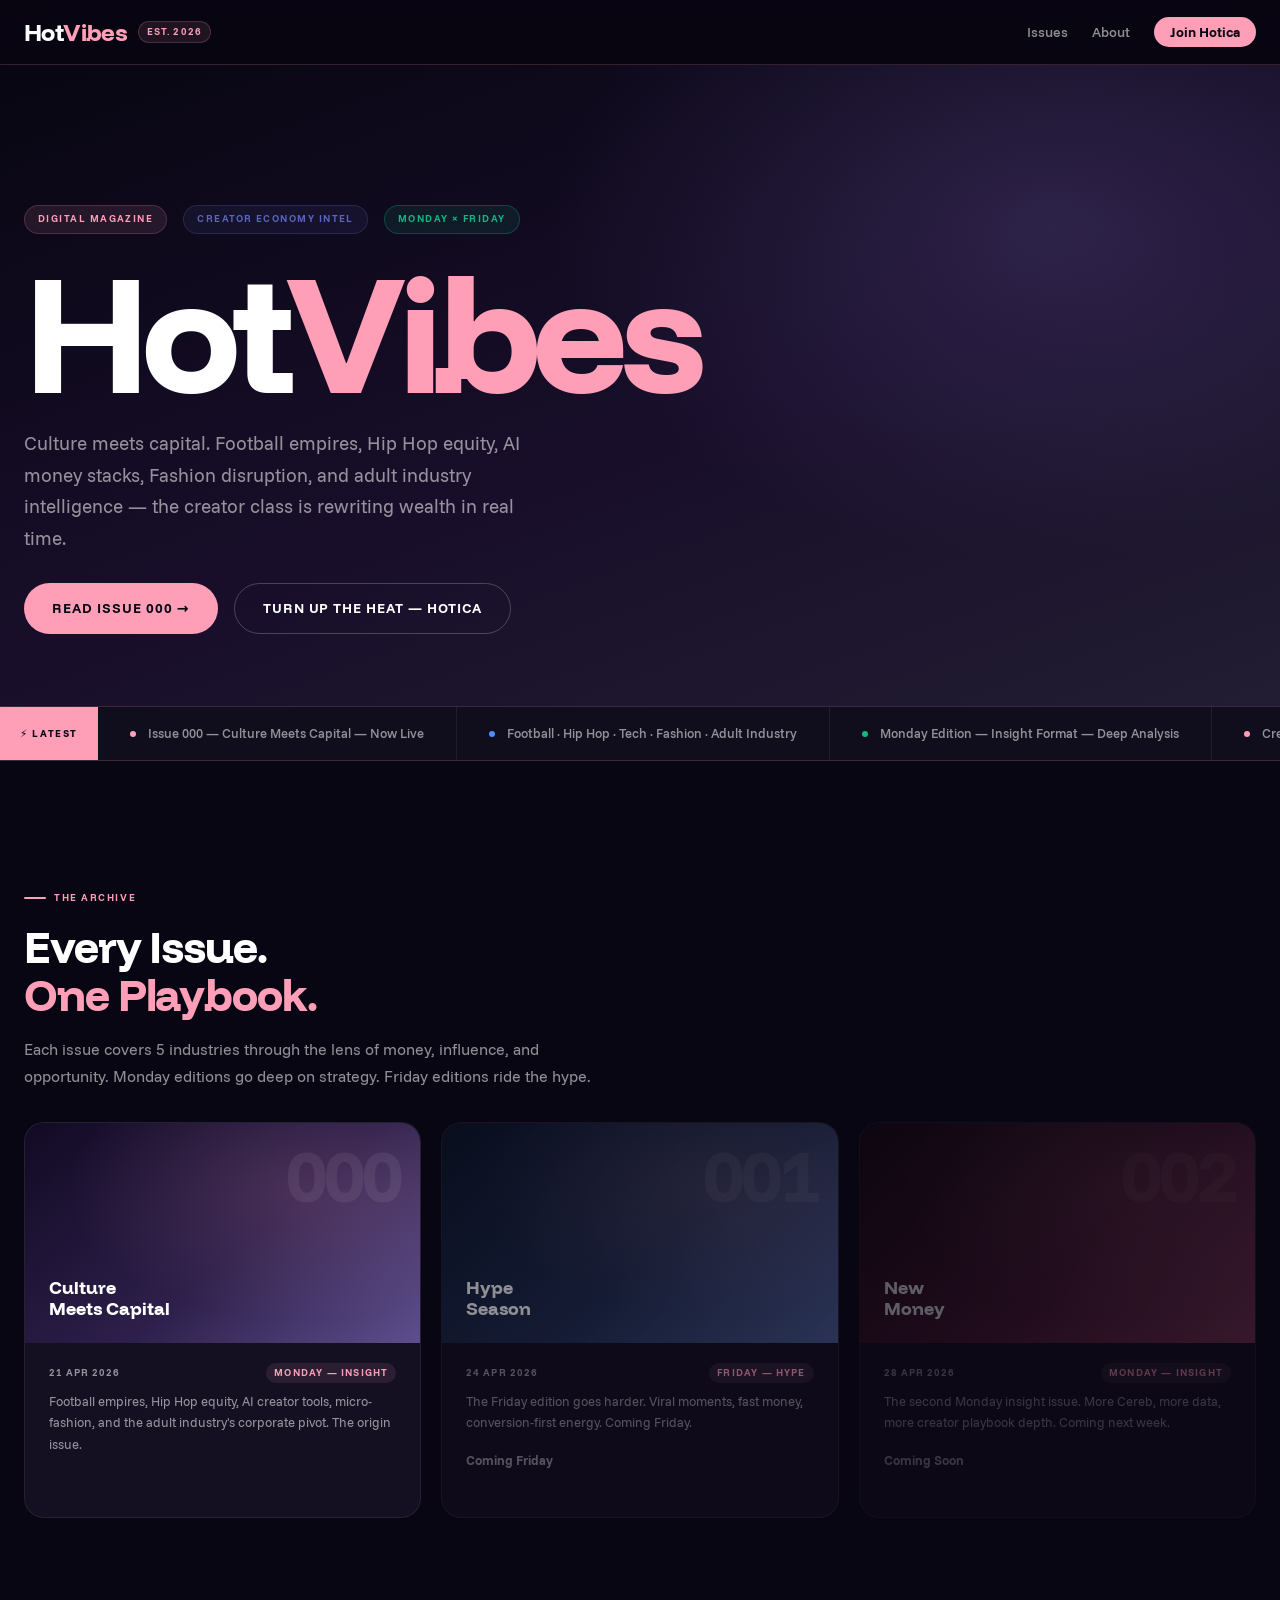
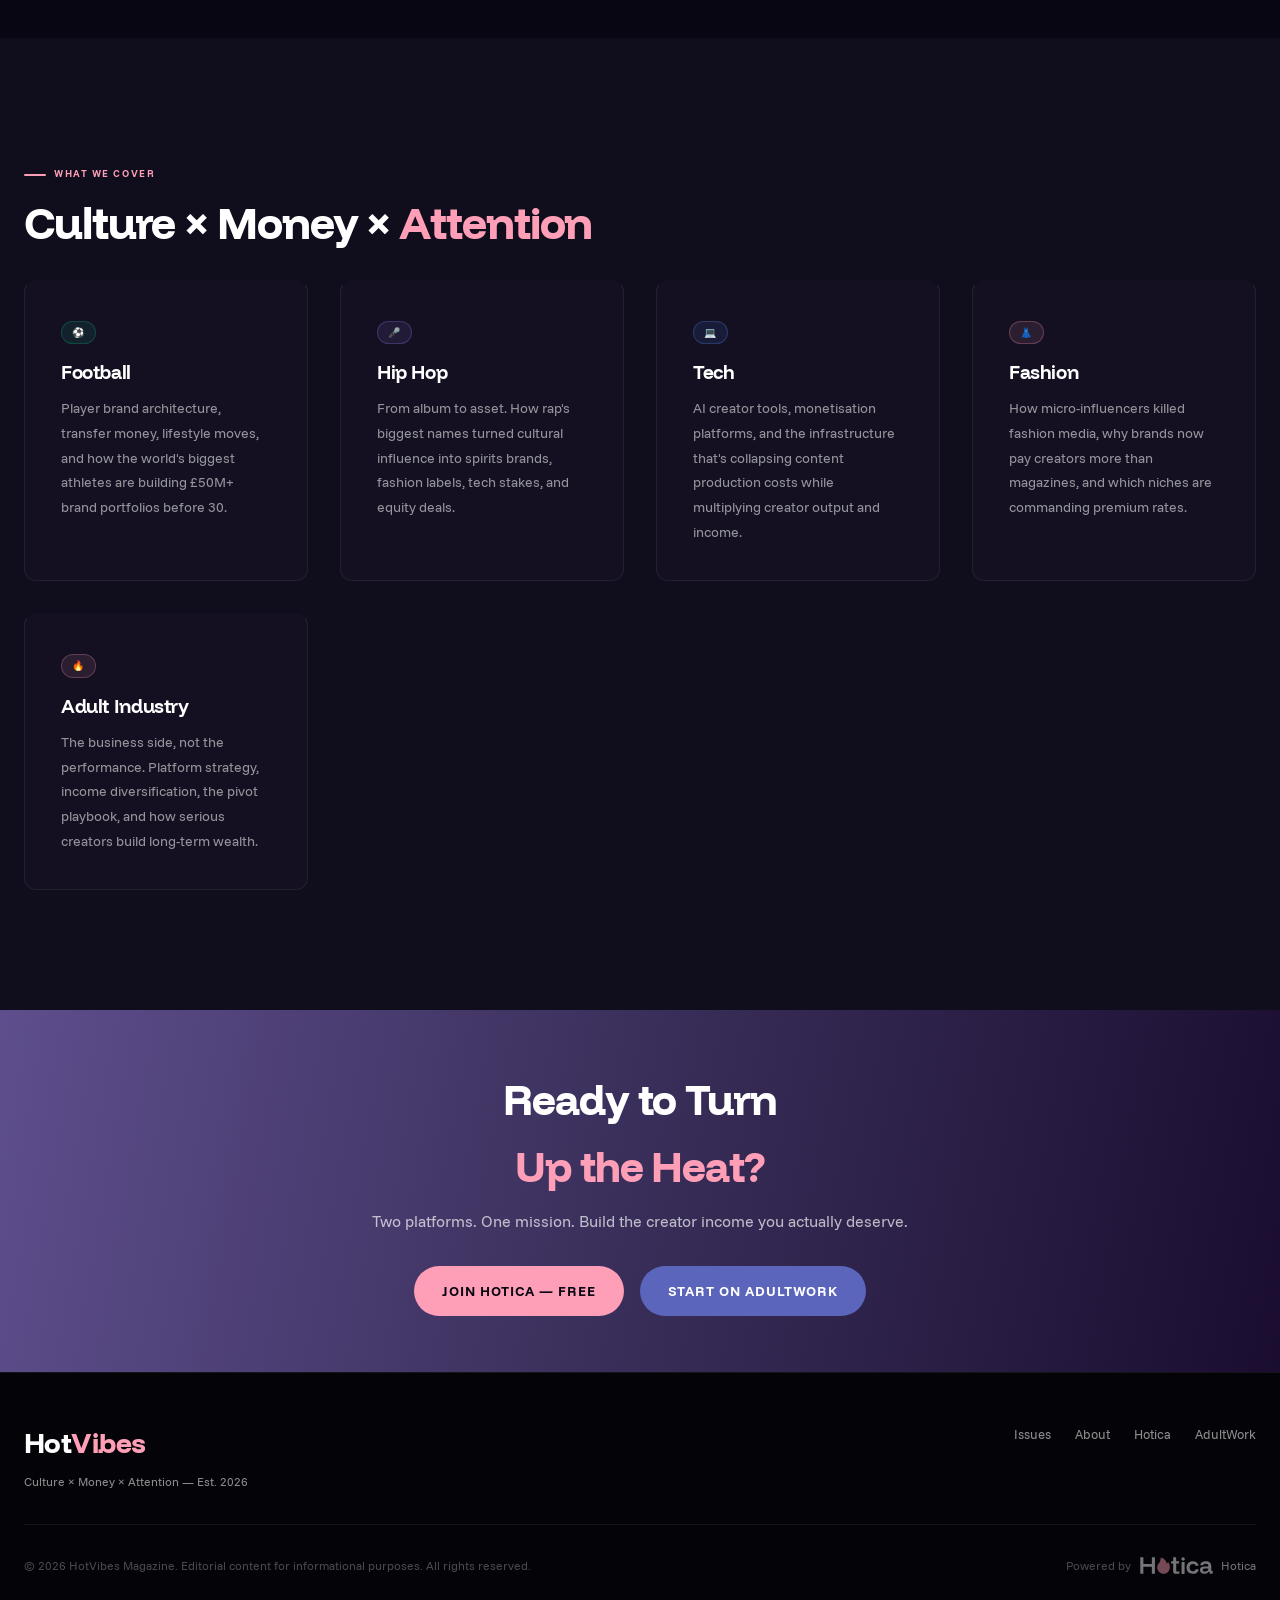
==== commit 7cd27726: "Fix nav gap + replace cluttered image grids with editorial banners - Group nav-logo + nav-badge in ." ====
--- a/index.html
+++ b/index.html
@@ -16,8 +16,10 @@
 <!-- NAV -->
 <nav class="nav">
   <div class="nav-inner">
-    <span class="nav-logo"><span class="hot">Hot</span><span class="vibes">Vibes</span></span>
-    <span class="nav-badge">Est. 2026</span>
+    <div class="nav-brand">
+      <a href="/" class="nav-logo"><span class="hot">Hot</span><span class="vibes">Vibes</span></a>
+      <span class="nav-badge">Est. 2026</span>
+    </div>
     <ul class="nav-links">
       <li><a href="#issues">Issues</a></li>
       <li><a href="#about">About</a></li>
--- a/assets/css/styles.css
+++ b/assets/css/styles.css
@@ -35,6 +35,16 @@
   --subtle:    rgba(255,255,255,0.07);
   --border:    rgba(254,159,183,0.18);
   --border-b:  rgba(91,101,188,0.25);
+  /* Extended palette — sports, tech, finance, culture */
+  --green:     #10b981;
+  --green-d:   #059669;
+  --cyan:      #06b6d4;
+  --electric:  #4f8ef7;
+  --electric-d:#3a78e0;
+  --violet:    #9b7cf7;
+  --violet-d:  #7c5de0;
+  --amber:     #f5a623;
+  --amber-d:   #d48a0d;
   --fd:        'Funnel Display', system-ui, sans-serif;
   --fs:        'Funnel Sans', system-ui, sans-serif;
   --r:         12px;
@@ -57,8 +67,9 @@
 .nav-inner {
   max-width:1280px; margin:0 auto;
   display:flex; align-items:center; justify-content:space-between;
-  height:64px; gap:1rem;
-}
+  height:64px;
+}
+.nav-brand { display:flex; align-items:center; gap:.65rem; }
 .nav-logo { font-family:var(--fd); font-weight:800; font-size:1.5rem; letter-spacing:-0.025em; line-height:1; }
 .nav-logo .hot  { color:var(--white); }
 .nav-logo .vibes{ color:var(--pink);  }
@@ -79,8 +90,8 @@
 
 /* ─── LAYOUT ─────────────────────────────────────────────── */
 .container { max-width:1280px; margin:0 auto; padding:0 1.5rem; }
-.section    { padding:5rem 0; }
-.section-sm { padding:3rem 0; }
+.section    { padding:7.5rem 0; }
+.section-sm { padding:3.5rem 0; }
 
 /* ─── LABELS + HEADINGS ──────────────────────────────────── */
 .label {
@@ -122,7 +133,10 @@
 }
 .tag-pink  { color:var(--pink); background:rgba(254,159,183,.1); border:1px solid var(--border); }
 .tag-blue  { color:var(--blue); background:rgba(91,101,188,.1); border:1px solid var(--border-b); }
-.tag-green { color:#5dd97a; background:rgba(93,217,122,.1); border:1px solid rgba(93,217,122,.25); }
+.tag-green { color:var(--green); background:rgba(16,185,129,.1); border:1px solid rgba(16,185,129,.28); }
+.tag-violet{ color:var(--violet); background:rgba(155,124,247,.1); border:1px solid rgba(155,124,247,.28); }
+.tag-amber { color:var(--amber); background:rgba(245,166,35,.1); border:1px solid rgba(245,166,35,.28); }
+.tag-cyan  { color:var(--cyan); background:rgba(6,182,212,.1); border:1px solid rgba(6,182,212,.28); }
 .tag-amber { color:#f5c842; background:rgba(245,200,66,.1); border:1px solid rgba(245,200,66,.25); }
 .hero-title {
   font-family:var(--fd); font-weight:800;
@@ -150,6 +164,8 @@
 }
 .btn-pink { background:var(--pink); color:#080612; }
 .btn-pink:hover { background:var(--pink-d); transform:translateY(-2px); box-shadow:0 14px 40px rgba(254,159,183,.32); }
+@keyframes pulse-glow { 0%,100%{box-shadow:0 0 0 0 rgba(254,159,183,.45)} 55%{box-shadow:0 0 0 14px rgba(254,159,183,0)} }
+.btn-pink.pulse { animation:pulse-glow 2.8s ease-in-out infinite; }
 .btn-outline { background:transparent; color:var(--white); border:1.5px solid rgba(255,255,255,.22); }
 .btn-outline:hover { border-color:var(--pink); color:var(--pink); transform:translateY(-2px); }
 .btn-blue { background:var(--blue); color:var(--white); }
@@ -179,61 +195,91 @@
   transition:color var(--ease);
 }
 .ticker-item:hover { color:var(--white); }
-.dot { width:5px; height:5px; border-radius:50%; background:var(--pink); flex-shrink:0; }
-.dot.b { background:var(--blue); }
-.dot.g { background:#5dd97a; }
+.dot { width:6px; height:6px; border-radius:50%; background:var(--pink); flex-shrink:0; }
+.dot.b { background:var(--electric); }
+.dot.g { background:var(--green); }
+.dot.v { background:var(--violet); }
+.dot.a { background:var(--amber); }
 @keyframes ticker { 0%{transform:translateX(0)} 100%{transform:translateX(-50%)} }
 
 /* ─── CARDS ──────────────────────────────────────────────── */
 .card {
   background:var(--bg-card); border:1px solid var(--subtle); border-radius:var(--r);
-  padding:1.75rem; transition:all var(--ease);
-}
-.card:hover { background:var(--bg-card-h); border-color:var(--border); transform:translateY(-4px); box-shadow:0 24px 60px rgba(0,0,0,.45); }
+  padding:2.25rem; transition:all var(--ease);
+  border-top:2px solid transparent;
+}
+.card:hover { background:var(--bg-card-h); border-color:var(--subtle); border-top-color:var(--pink); transform:translateY(-6px); box-shadow:0 32px 80px rgba(0,0,0,.55); }
+.card.c-green:hover  { border-top-color:var(--green); box-shadow:0 32px 80px rgba(16,185,129,.12); }
+.card.c-blue:hover   { border-top-color:var(--electric); box-shadow:0 32px 80px rgba(79,142,247,.12); }
+.card.c-violet:hover { border-top-color:var(--violet); box-shadow:0 32px 80px rgba(155,124,247,.12); }
+.card.c-amber:hover  { border-top-color:var(--amber); box-shadow:0 32px 80px rgba(245,166,35,.12); }
 .card-tag {
   display:inline-flex; align-items:center; gap:.4rem;
   font-size:.62rem; font-weight:700; text-transform:uppercase; letter-spacing:.12em;
   padding:3px 10px; border-radius:100px; margin-bottom:1rem;
 }
-.ct-pink   { color:var(--pink); background:rgba(254,159,183,.1); border:1px solid rgba(254,159,183,.2); }
-.ct-blue   { color:var(--blue); background:rgba(91,101,188,.1); border:1px solid rgba(91,101,188,.2); }
-.ct-green  { color:#5dd97a; background:rgba(93,217,122,.1); border:1px solid rgba(93,217,122,.2); }
-.ct-amber  { color:#f5c842; background:rgba(245,200,66,.1); border:1px solid rgba(245,200,66,.2); }
-.ct-purple { color:#a78bfa; background:rgba(167,139,250,.1); border:1px solid rgba(167,139,250,.2); }
+.ct-pink   { color:var(--pink);     background:rgba(254,159,183,.1);  border:1px solid rgba(254,159,183,.25); }
+.ct-blue   { color:var(--electric); background:rgba(79,142,247,.1);   border:1px solid rgba(79,142,247,.25); }
+.ct-green  { color:var(--green);    background:rgba(16,185,129,.1);   border:1px solid rgba(16,185,129,.25); }
+.ct-amber  { color:var(--amber);    background:rgba(245,166,35,.1);   border:1px solid rgba(245,166,35,.25); }
+.ct-purple { color:var(--violet);   background:rgba(155,124,247,.1);  border:1px solid rgba(155,124,247,.25); }
+.ct-cyan   { color:var(--cyan);     background:rgba(6,182,212,.1);    border:1px solid rgba(6,182,212,.25); }
 .card-title { font-family:var(--fd); font-weight:700; font-size:1.2rem; line-height:1.25; letter-spacing:-.02em; margin-bottom:.75rem; }
 .card-body  { font-size:.88rem; color:var(--muted); line-height:1.75; }
-.card-stat  { margin-top:1.25rem; padding-top:1.25rem; border-top:1px solid var(--subtle); font-family:var(--fd); font-weight:800; font-size:1.8rem; color:var(--pink); letter-spacing:-.02em; }
-.card-stat-label { font-family:var(--fs); font-weight:400; font-size:.72rem; color:var(--muted); display:block; margin-top:.1rem; }
+.card-stat  { margin-top:1.5rem; padding-top:1.5rem; border-top:1px solid var(--subtle); font-family:var(--fd); font-weight:800; font-size:2rem; color:var(--pink); letter-spacing:-.025em; }
+.card-stat.s-green  { color:var(--green); }
+.card-stat.s-blue   { color:var(--electric); }
+.card-stat.s-violet { color:var(--violet); }
+.card-stat.s-amber  { color:var(--amber); }
+.card-stat-label { font-family:var(--fs); font-weight:400; font-size:.72rem; color:var(--muted); display:block; margin-top:.15rem; }
 
 /* ─── GRIDS ──────────────────────────────────────────────── */
-.g2   { display:grid; grid-template-columns:repeat(2,1fr); gap:1.25rem; }
-.g3   { display:grid; grid-template-columns:repeat(3,1fr); gap:1.25rem; }
-.g4   { display:grid; grid-template-columns:repeat(4,1fr); gap:1.25rem; }
-.g-auto { display:grid; grid-template-columns:repeat(auto-fit,minmax(280px,1fr)); gap:1.25rem; }
+.g2   { display:grid; grid-template-columns:repeat(2,1fr); gap:2rem; }
+.g3   { display:grid; grid-template-columns:repeat(3,1fr); gap:2rem; }
+.g4   { display:grid; grid-template-columns:repeat(4,1fr); gap:1.75rem; }
+.g-auto { display:grid; grid-template-columns:repeat(auto-fit,minmax(280px,1fr)); gap:2rem; }
 
 /* ─── CEREB ──────────────────────────────────────────────── */
 .cereb-hero {
   background:linear-gradient(140deg,var(--p-deep),var(--p-mid));
   border:1px solid rgba(254,159,183,.15); border-radius:var(--rl);
-  padding:3rem; position:relative; overflow:hidden;
+  padding:4rem; position:relative; overflow:hidden; margin-bottom:2rem;
 }
 .cereb-hero::before {
-  content:''; position:absolute; top:-40% right:-15%; width:480px; height:480px;
-  background:radial-gradient(circle,rgba(254,159,183,.07) 0%,transparent 70%);
+  content:''; position:absolute; top:0; right:0; width:520px; height:520px;
+  background:radial-gradient(circle at top right,rgba(254,159,183,.08) 0%,transparent 65%);
   pointer-events:none;
 }
-.cereb-hero .card-title { font-size:clamp(1.5rem,3vw,2.2rem); }
+/* Per-category colour themes */
+.cereb-football { background:linear-gradient(140deg,#071410 0%,#0f2a1e 55%,#143626 100%); border-color:rgba(16,185,129,.25); }
+.cereb-football::before { background:radial-gradient(circle at top right,rgba(16,185,129,.1) 0%,transparent 60%); }
+.cereb-hiphop   { background:linear-gradient(140deg,#0f0818 0%,#1c1035 55%,#281545 100%); border-color:rgba(155,124,247,.25); }
+.cereb-hiphop::before   { background:radial-gradient(circle at top right,rgba(155,124,247,.1) 0%,transparent 60%); }
+.cereb-tech     { background:linear-gradient(140deg,#060e20 0%,#0d1a38 55%,#142252 100%); border-color:rgba(79,142,247,.25); }
+.cereb-tech::before     { background:radial-gradient(circle at top right,rgba(79,142,247,.1) 0%,transparent 60%); }
+.cereb-fashion  { background:linear-gradient(140deg,#180a12 0%,#2e1225 55%,#3e1535 100%); border-color:rgba(254,159,183,.25); }
+.cereb-adult    { background:linear-gradient(140deg,#150a1e 0%,#240f3c 55%,#301450 100%); border-color:rgba(155,124,247,.2); }
+/* Single editorial banner image inside cereb */
+.cereb-banner {
+  width:100%; height:320px; object-fit:cover; object-position:center 30%;
+  border-radius:calc(var(--rl) - 6px); margin-bottom:2rem; display:block;
+  border:1px solid rgba(255,255,255,.07);
+}
+.cereb-hero .card-title { font-size:clamp(1.6rem,3vw,2.4rem); margin-bottom:1rem; }
 .cereb-num {
-  position:absolute; bottom:1rem; right:1.75rem;
-  font-family:var(--fd); font-weight:800; font-size:9rem;
+  position:absolute; bottom:.5rem; right:1.75rem;
+  font-family:var(--fd); font-weight:800; font-size:10rem;
   color:rgba(255,255,255,.04); line-height:1; letter-spacing:-.05em; user-select:none;
 }
 .pull-quote {
-  border-left:3px solid var(--pink); padding:.75rem 1.5rem;
-  margin:1.5rem 0; font-family:var(--fd); font-weight:700;
-  font-size:1.08rem; color:var(--white); line-height:1.4;
-}
-.pull-quote.blue { border-left-color:var(--blue); }
+  border-left:3px solid var(--pink); padding:1rem 1.75rem;
+  margin:2rem 0; font-family:var(--fd); font-weight:700;
+  font-size:1.1rem; color:var(--white); line-height:1.45;
+  background:rgba(255,255,255,.03); border-radius:0 var(--r) var(--r) 0;
+}
+.pull-quote.blue   { border-left-color:var(--electric); }
+.pull-quote.green  { border-left-color:var(--green); }
+.pull-quote.violet { border-left-color:var(--violet); }
 
 /* ─── MAGAZINE PAGES ─────────────────────────────────────── */
 .magazine-section {
@@ -441,4 +487,21 @@
 .mb-1{margin-bottom:.5rem} .mb-2{margin-bottom:1rem} .mb-3{margin-bottom:1.5rem} .mb-4{margin-bottom:2rem}
 .mt-2{margin-top:1rem} .mt-3{margin-top:1.5rem} .mt-4{margin-top:2rem}
 .flex{display:flex} .items-center{align-items:center} .gap-1{gap:.5rem} .gap-2{gap:1rem} .flex-wrap{flex-wrap:wrap}
-hr.dim{border:none;border-top:1px solid var(--subtle);margin:2rem 0}
+hr.dim{border:none;border-top:1px solid var(--subtle);margin:3rem 0}
+hr.glow{border:none;height:1px;background:linear-gradient(90deg,transparent 0%,var(--pink) 50%,transparent 100%);opacity:.3;margin:0}
+/* Section bg tints per category */
+.bg-sport  { background:linear-gradient(160deg,#080612 0%,#071410 100%); }
+.bg-tech   { background:linear-gradient(160deg,#080612 0%,#070d1c 100%); }
+.bg-music  { background:linear-gradient(160deg,#080612 0%,#0f0818 100%); }
+.bg-fashion{ background:linear-gradient(160deg,#080612 0%,#120810 100%); }
+/* Image placeholder for cereb (gradient fallback when no img) */
+.img-placeholder {
+  width:100%; aspect-ratio:16/9; border-radius:calc(var(--rl) - 6px);
+  display:flex; align-items:center; justify-content:center;
+  font-size:.75rem; font-weight:600; letter-spacing:.1em; text-transform:uppercase;
+  color:rgba(255,255,255,.25); border:1px dashed rgba(255,255,255,.1); margin-bottom:2rem;
+}
+.img-placeholder.portrait { aspect-ratio:3/4; }
+/* Responsive additions */
+@media(max-width:900px){ .cereb-hero { padding:2.5rem; } .cereb-img-row { grid-template-columns:repeat(2,1fr); } }
+@media(max-width:640px){ .cereb-hero { padding:1.75rem; } .cereb-img-row { grid-template-columns:1fr; } }
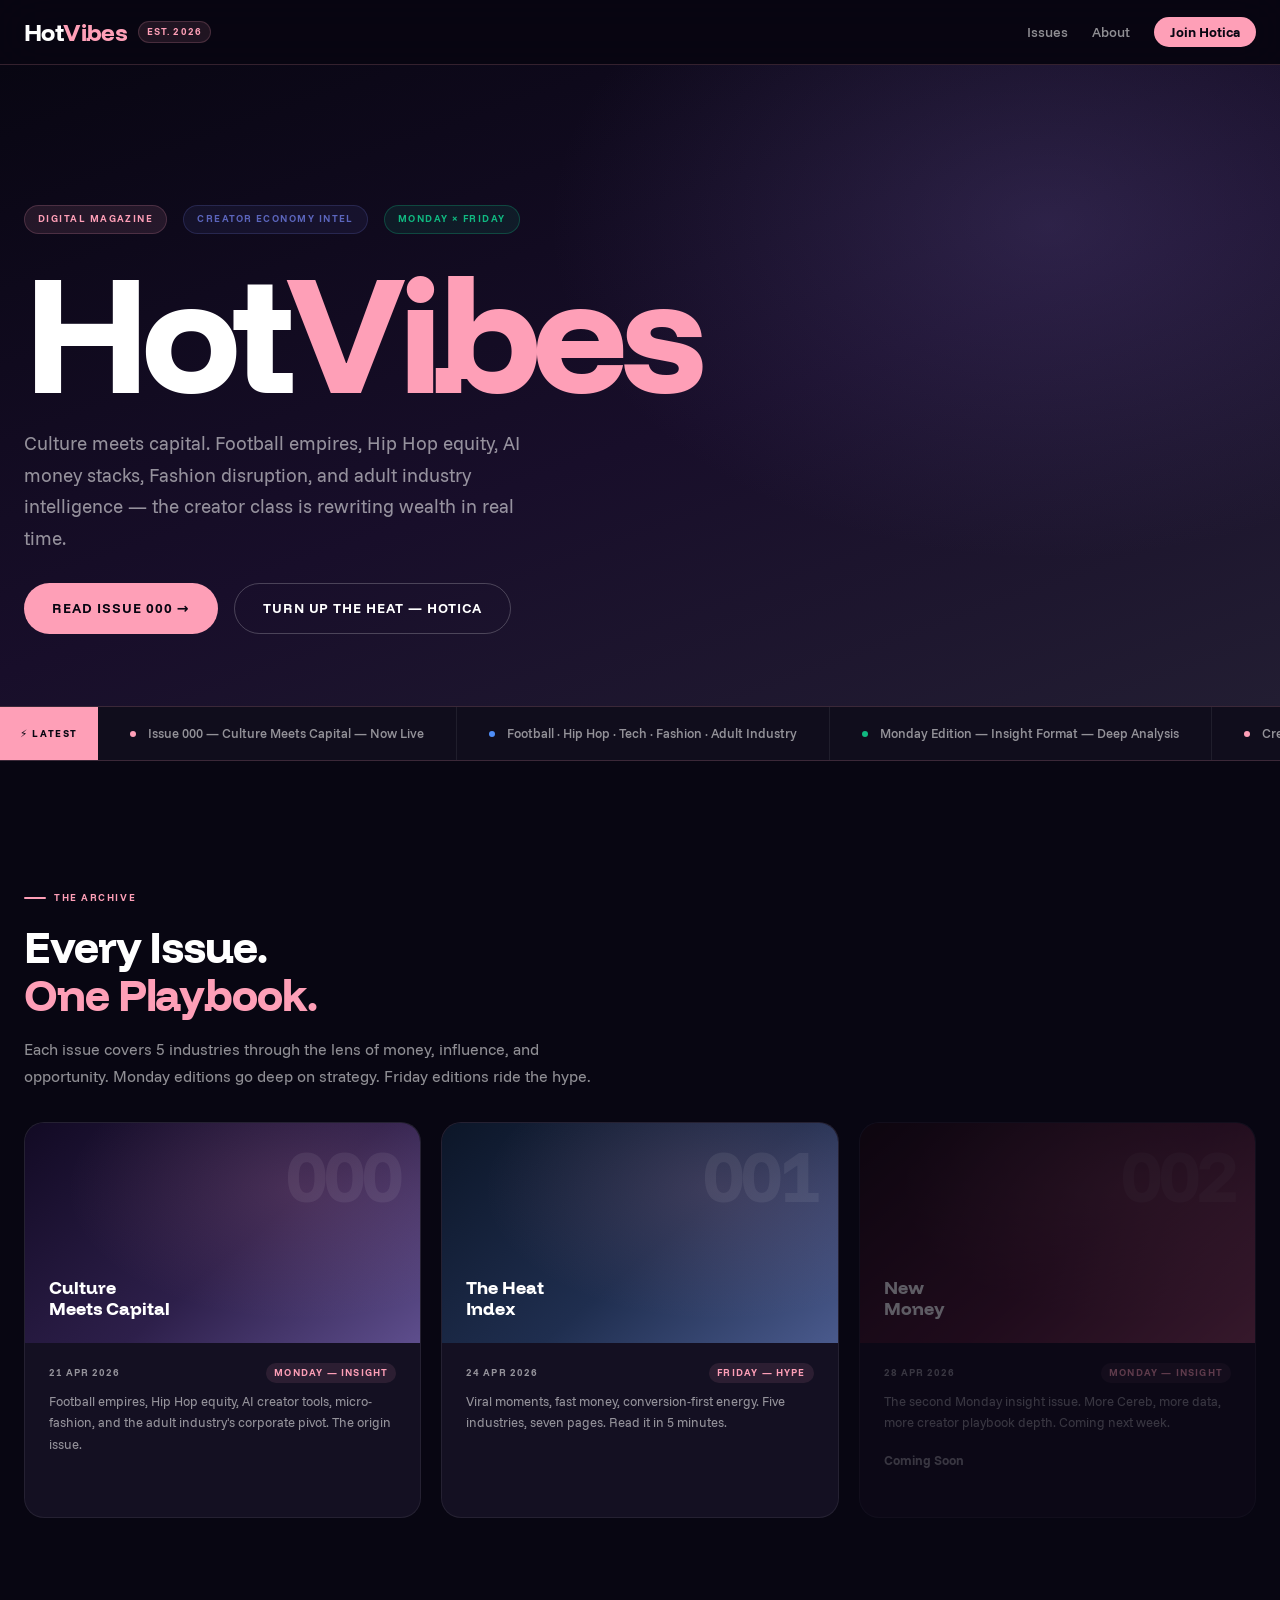
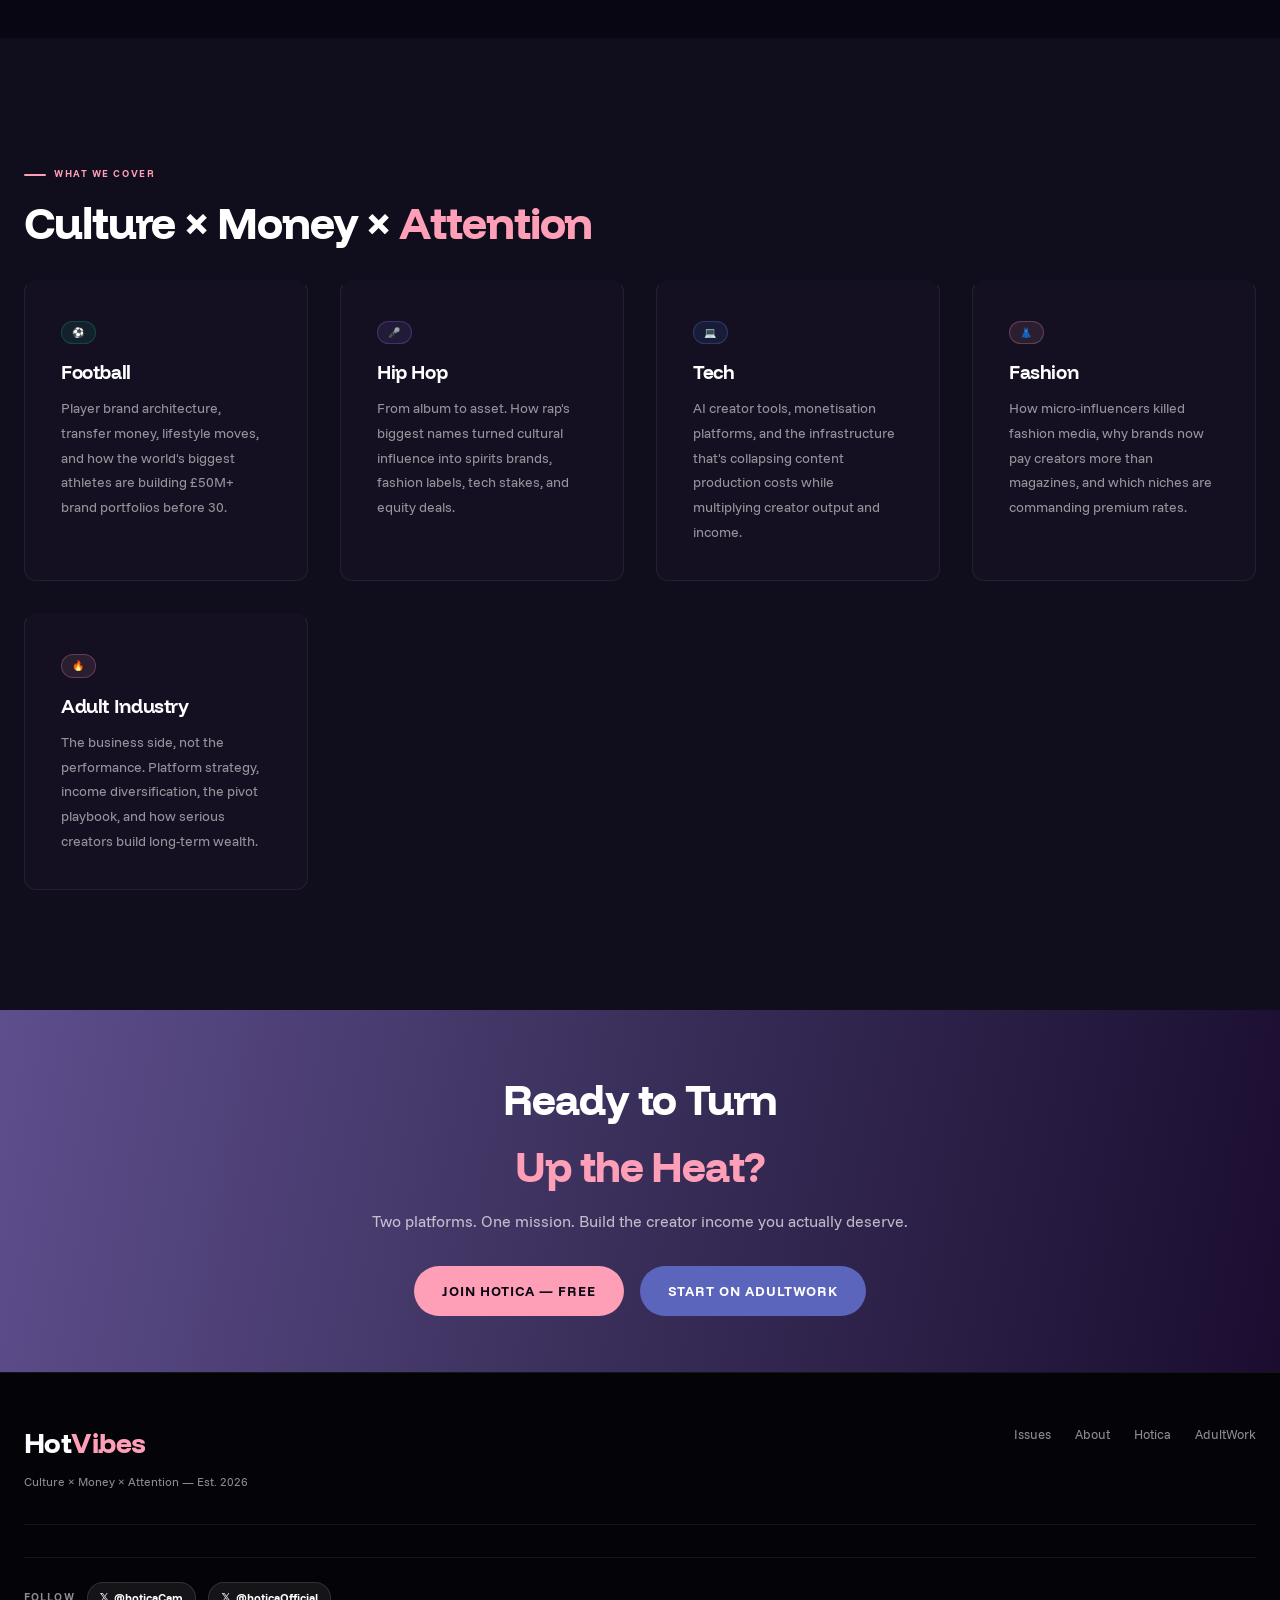
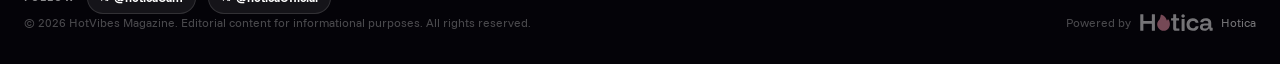
==== commit 85196913: "Add Issue 001 slide reader, X social links, and publish-ready copy - Issue 001: full 7-page Friday H" ====
--- a/index.html
+++ b/index.html
@@ -94,21 +94,21 @@
         </div>
       </a>
 
-      <!-- ISSUE 001 — COMING SOON -->
-      <div class="issue-card" style="opacity:.55; cursor:not-allowed;">
+      <!-- ISSUE 001 — LIVE -->
+      <a href="issues/001/" class="issue-card">
         <div class="ic-cover ic-bg-001">
           <span class="ic-num">001</span>
-          <div class="ic-label">Hype<br>Season</div>
+          <div class="ic-label">The Heat<br>Index</div>
         </div>
         <div class="ic-body">
           <div class="ic-meta">
             <span class="ic-date">24 Apr 2026</span>
             <span class="ic-type">Friday — Hype</span>
           </div>
-          <p class="ic-desc">The Friday edition goes harder. Viral moments, fast money, conversion-first energy. Coming Friday.</p>
-          <div class="ic-arrow" style="opacity:1; transform:none; color:var(--muted);">Coming Friday</div>
-        </div>
-      </div>
+          <p class="ic-desc">Viral moments, fast money, conversion-first energy. Five industries, seven pages. Read it in 5 minutes.</p>
+          <div class="ic-arrow">Read Issue 001 →</div>
+        </div>
+      </a>
 
       <!-- ISSUE 002 — COMING SOON -->
       <div class="issue-card" style="opacity:.35; cursor:not-allowed;">
@@ -191,6 +191,11 @@
         <li><a href="https://adultwork.com" target="_blank" rel="noopener">AdultWork</a></li>
       </ul>
     </div>
+    <div class="social-follow" style="margin-top:1.5rem; padding-top:1.5rem; border-top:1px solid var(--subtle);">
+      <span class="social-follow-label">Follow</span>
+      <a href="https://x.com/hoticaCam" target="_blank" rel="noopener" class="x-link"><i class="x-icon">𝕏</i> @hoticaCam</a>
+      <a href="https://x.com/hoticaOfficial" target="_blank" rel="noopener" class="x-link"><i class="x-icon">𝕏</i> @hoticaOfficial</a>
+    </div>
     <div class="footer-bot">
       <p class="footer-copy">© 2026 HotVibes Magazine. Editorial content for informational purposes. All rights reserved.</p>
       <div class="powered">
--- a/assets/css/styles.css
+++ b/assets/css/styles.css
@@ -487,6 +487,16 @@
 .mb-1{margin-bottom:.5rem} .mb-2{margin-bottom:1rem} .mb-3{margin-bottom:1.5rem} .mb-4{margin-bottom:2rem}
 .mt-2{margin-top:1rem} .mt-3{margin-top:1.5rem} .mt-4{margin-top:2rem}
 .flex{display:flex} .items-center{align-items:center} .gap-1{gap:.5rem} .gap-2{gap:1rem} .flex-wrap{flex-wrap:wrap}
+/* Live article link injected below cereb banner */
+.cereb-article-link {
+  display:flex; align-items:center; gap:.6rem;
+  font-size:.78rem; font-weight:500; color:var(--muted);
+  margin-top:-1.25rem; margin-bottom:2rem;
+  padding:.6rem 1rem; border-radius:var(--r);
+  background:rgba(255,255,255,.04); border:1px solid var(--subtle);
+  transition:all var(--ease); line-height:1.4;
+}
+.cereb-article-link:hover { color:var(--white); border-color:var(--border); }
 hr.dim{border:none;border-top:1px solid var(--subtle);margin:3rem 0}
 hr.glow{border:none;height:1px;background:linear-gradient(90deg,transparent 0%,var(--pink) 50%,transparent 100%);opacity:.3;margin:0}
 /* Section bg tints per category */
@@ -505,3 +515,110 @@
 /* Responsive additions */
 @media(max-width:900px){ .cereb-hero { padding:2.5rem; } .cereb-img-row { grid-template-columns:repeat(2,1fr); } }
 @media(max-width:640px){ .cereb-hero { padding:1.75rem; } .cereb-img-row { grid-template-columns:1fr; } }
+
+/* ─── SOCIAL FOLLOW ──────────────────────────────────────── */
+.social-follow {
+  display:flex; align-items:center; gap:.75rem; flex-wrap:wrap;
+  margin-top:.5rem;
+}
+.social-follow-label {
+  font-size:.7rem; font-weight:700; text-transform:uppercase; letter-spacing:.1em;
+  color:var(--muted);
+}
+.x-link {
+  display:inline-flex; align-items:center; gap:.35rem;
+  font-size:.78rem; font-weight:600; color:var(--white);
+  background:rgba(255,255,255,.07); border:1px solid rgba(255,255,255,.12);
+  padding:.3rem .75rem; border-radius:100px;
+  transition:all var(--ease);
+}
+.x-link:hover { background:rgba(255,255,255,.13); border-color:rgba(255,255,255,.25); }
+.x-link .x-icon { font-size:.9em; font-style:normal; }
+
+/* ─── SLIDE READER (Issue 001+) ──────────────────────────── */
+.reader-wrap { position:relative; }
+.reader-slide {
+  min-height:100vh;
+  display:flex; flex-direction:column; justify-content:center;
+  padding:6rem 1.5rem 8rem;
+  scroll-margin-top:64px;
+  border-bottom:1px solid var(--subtle);
+  position:relative; overflow:hidden;
+}
+.reader-slide-inner {
+  max-width:900px; margin:0 auto; width:100%;
+}
+.reader-nav {
+  position:fixed; bottom:1.5rem; left:50%; transform:translateX(-50%);
+  z-index:200;
+  display:flex; align-items:center; gap:1.25rem;
+  background:rgba(8,6,18,.92); backdrop-filter:blur(24px);
+  -webkit-backdrop-filter:blur(24px);
+  border:1px solid var(--border); border-radius:100px;
+  padding:.6rem 1.25rem;
+}
+.reader-btn {
+  background:none; border:none; cursor:pointer;
+  color:var(--white); font-size:1.1rem; padding:.25rem .5rem;
+  border-radius:8px; transition:background var(--ease);
+  line-height:1;
+}
+.reader-btn:hover { background:rgba(255,255,255,.1); }
+.reader-btn:disabled { opacity:.3; cursor:default; }
+.reader-count {
+  font-family:var(--fd); font-size:.8rem; font-weight:700;
+  color:var(--muted); letter-spacing:.05em; white-space:nowrap;
+  min-width:48px; text-align:center;
+}
+.reader-count .rc-cur { color:var(--white); }
+.slide-tag {
+  display:inline-flex; align-items:center; gap:.5rem;
+  font-size:.65rem; font-weight:700; text-transform:uppercase; letter-spacing:.15em;
+  color:var(--pink); margin-bottom:1.25rem;
+}
+.slide-tag::before { content:''; display:block; width:18px; height:2px; background:currentColor; border-radius:2px; }
+.slide-num {
+  font-family:var(--fd); font-weight:800;
+  font-size:clamp(5rem,12vw,9rem);
+  line-height:.85; letter-spacing:-.04em;
+  color:rgba(255,255,255,.04); position:absolute;
+  right:1.5rem; top:50%; transform:translateY(-50%);
+  pointer-events:none; user-select:none;
+}
+.slide-headline {
+  font-family:var(--fd); font-weight:800;
+  font-size:clamp(1.9rem,5vw,3.5rem);
+  line-height:1.05; letter-spacing:-.03em;
+  margin-bottom:1.25rem;
+}
+.slide-deck {
+  font-size:1.05rem; color:var(--muted); line-height:1.7; max-width:680px;
+  margin-bottom:2rem;
+}
+.hype-stats {
+  display:grid; grid-template-columns:repeat(auto-fit,minmax(140px,1fr));
+  gap:1rem; margin:1.75rem 0;
+}
+.hype-stat {
+  background:var(--bg-card); border:1px solid var(--subtle);
+  border-radius:var(--r); padding:1.25rem;
+}
+.hype-stat-val {
+  font-family:var(--fd); font-weight:800;
+  font-size:clamp(1.5rem,4vw,2.25rem);
+  letter-spacing:-.03em; line-height:1; margin-bottom:.35rem;
+}
+.hype-stat-label { font-size:.72rem; font-weight:600; text-transform:uppercase; letter-spacing:.1em; color:var(--muted); }
+/* Slide background themes */
+.slide-cover   { background:linear-gradient(145deg,#080612 0%,#1a0d2e 50%,#080612 100%); }
+.slide-football{ background:linear-gradient(145deg,#080612 0%,#041510 100%); }
+.slide-hiphop  { background:linear-gradient(145deg,#080612 0%,#120a22 100%); }
+.slide-tech    { background:linear-gradient(145deg,#080612 0%,#060e1e 100%); }
+.slide-fashion { background:linear-gradient(145deg,#080612 0%,#18080e 100%); }
+.slide-adult   { background:linear-gradient(145deg,#080612 0%,#0f0818 100%); }
+.slide-cta     { background:linear-gradient(145deg,#1a0a2e 0%,#0c0618 100%); }
+@media(max-width:640px){
+  .reader-slide { padding:5rem 1.25rem 7rem; }
+  .slide-num { display:none; }
+  .hype-stats { grid-template-columns:repeat(2,1fr); }
+}
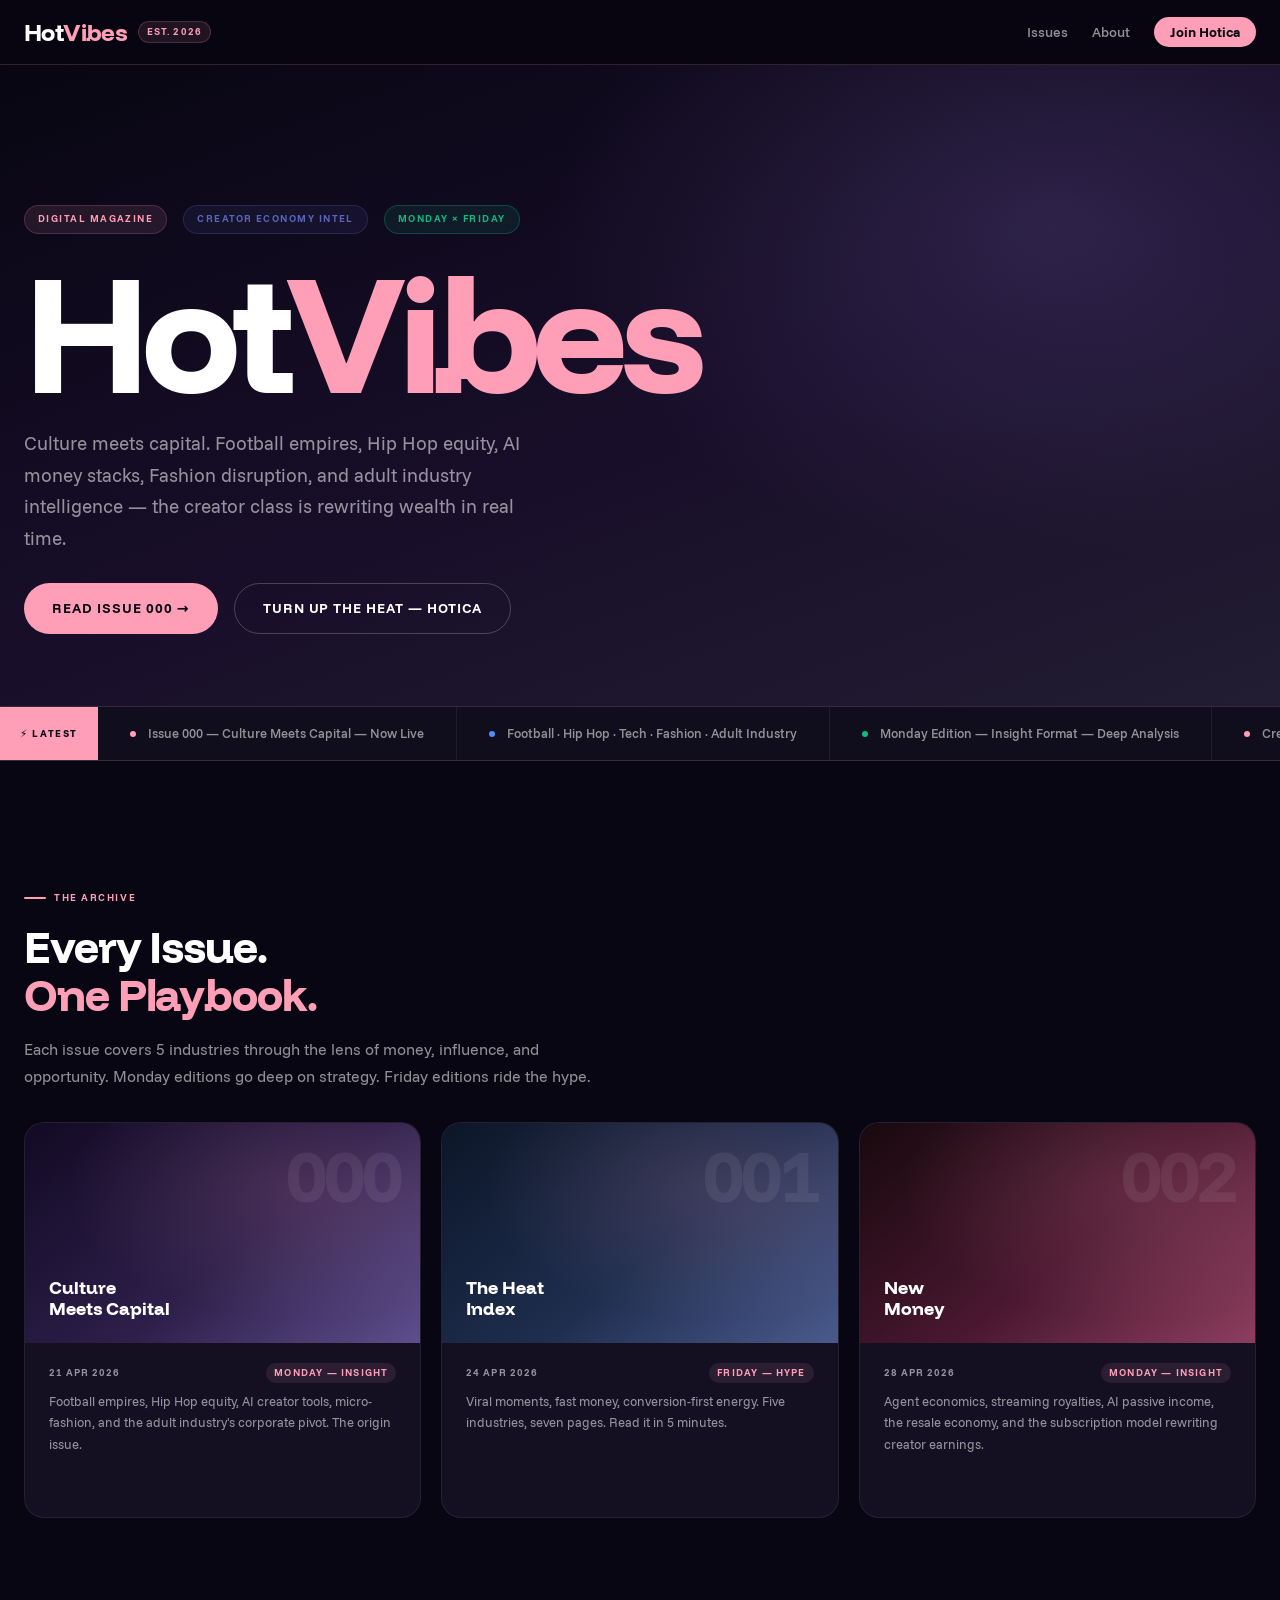
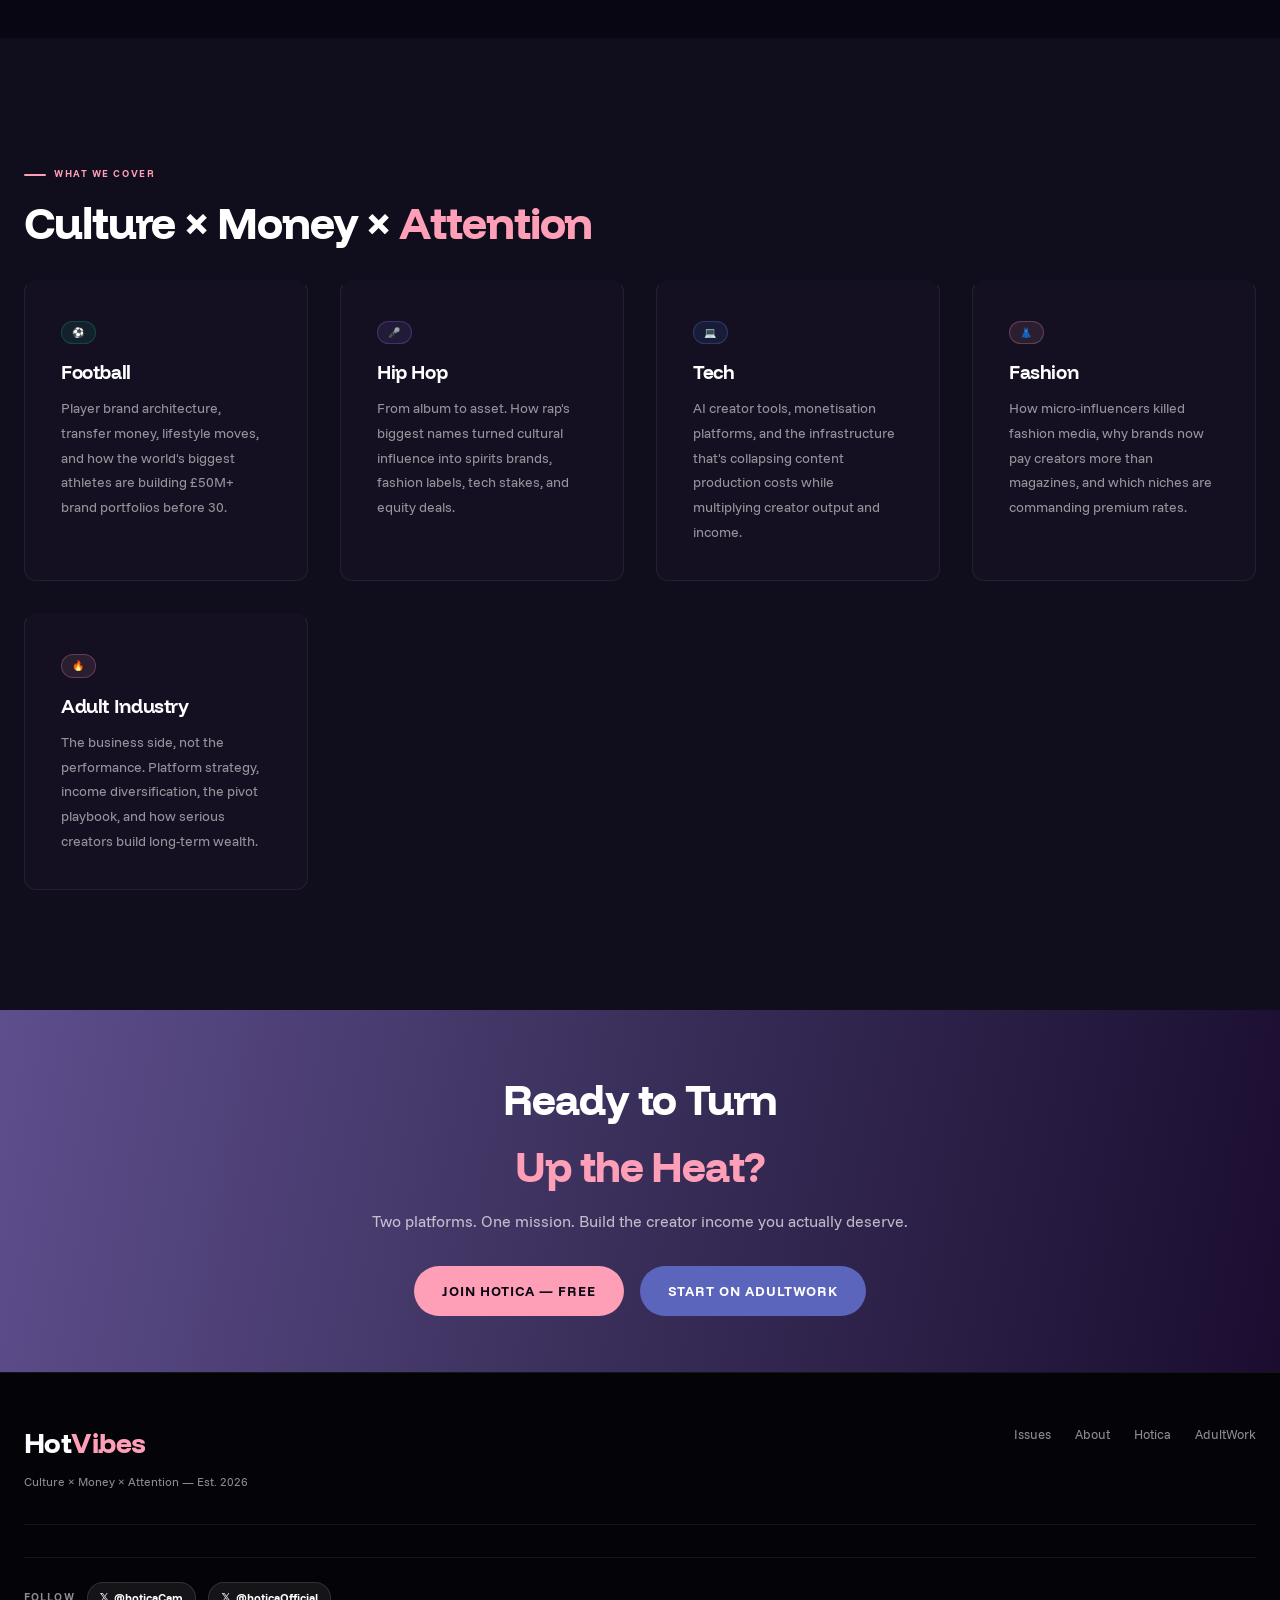
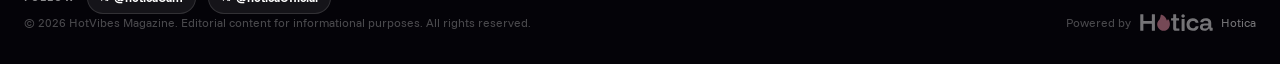
==== commit 46fcd216: "Switch to Guardian API, add Issue 002, mobile swipe, enable all 3 issues - feed.js: switched from GN" ====
--- a/index.html
+++ b/index.html
@@ -9,7 +9,7 @@
 <meta property="og:description" content="The creator class is rewriting wealth in real time.">
 <meta property="og:type" content="website">
 <link rel="canonical" href="/">
-<link rel="stylesheet" href="assets/css/styles.css">
+<link rel="stylesheet" href="assets/css/styles.css?v=3">
 </head>
 <body>
 
@@ -110,8 +110,8 @@
         </div>
       </a>
 
-      <!-- ISSUE 002 — COMING SOON -->
-      <div class="issue-card" style="opacity:.35; cursor:not-allowed;">
+      <!-- ISSUE 002 — LIVE -->
+      <a href="issues/002/" class="issue-card">
         <div class="ic-cover ic-bg-002">
           <span class="ic-num">002</span>
           <div class="ic-label">New<br>Money</div>
@@ -121,10 +121,10 @@
             <span class="ic-date">28 Apr 2026</span>
             <span class="ic-type">Monday — Insight</span>
           </div>
-          <p class="ic-desc">The second Monday insight issue. More Cereb, more data, more creator playbook depth. Coming next week.</p>
-          <div class="ic-arrow" style="opacity:1; transform:none; color:var(--muted);">Coming Soon</div>
-        </div>
-      </div>
+          <p class="ic-desc">Agent economics, streaming royalties, AI passive income, the resale economy, and the subscription model rewriting creator earnings.</p>
+          <div class="ic-arrow">Read Issue 002 →</div>
+        </div>
+      </a>
 
     </div>
   </div>
@@ -205,6 +205,6 @@
   </div>
 </footer>
 
-<script src="assets/js/main.js"></script>
+<script src="assets/js/main.js?v=3"></script>
 </body>
 </html>
--- a/assets/css/styles.css
+++ b/assets/css/styles.css
@@ -587,12 +587,12 @@
 }
 .slide-headline {
   font-family:var(--fd); font-weight:800;
-  font-size:clamp(1.9rem,5vw,3.5rem);
-  line-height:1.05; letter-spacing:-.03em;
-  margin-bottom:1.25rem;
+  font-size:clamp(2.2rem,5.5vw,4.5rem);
+  line-height:1.03; letter-spacing:-.03em;
+  margin-bottom:1.35rem;
 }
 .slide-deck {
-  font-size:1.05rem; color:var(--muted); line-height:1.7; max-width:680px;
+  font-size:clamp(1.05rem,1.8vw,1.2rem); color:var(--muted); line-height:1.75; max-width:680px;
   margin-bottom:2rem;
 }
 .hype-stats {
@@ -617,8 +617,51 @@
 .slide-fashion { background:linear-gradient(145deg,#080612 0%,#18080e 100%); }
 .slide-adult   { background:linear-gradient(145deg,#080612 0%,#0f0818 100%); }
 .slide-cta     { background:linear-gradient(145deg,#1a0a2e 0%,#0c0618 100%); }
+/* Click zone overlay for page-flip UX */
+.slide-click-prev, .slide-click-next {
+  position:absolute; top:0; bottom:0; width:35%; z-index:10;
+  cursor:pointer;
+}
+.slide-click-prev { left:0; }
+.slide-click-next { right:0; }
+/* ─── LIGHTBOX ───────────────────────────────────────────── */
+.lb-overlay {
+  display:none; position:fixed; inset:0; z-index:500;
+  background:rgba(0,0,0,.94); backdrop-filter:blur(10px);
+  -webkit-backdrop-filter:blur(10px);
+  align-items:center; justify-content:center;
+}
+.lb-overlay.open { display:flex; }
+.lb-img {
+  max-width:90vw; max-height:90vh;
+  object-fit:contain; border-radius:8px;
+  box-shadow:0 40px 100px rgba(0,0,0,.8);
+  user-select:none;
+}
+.lb-close {
+  position:absolute; top:1.25rem; right:1.5rem;
+  font-size:1.75rem; line-height:1; color:rgba(255,255,255,.6);
+  cursor:pointer; background:none; border:none;
+  transition:color .2s;
+}
+.lb-close:hover { color:var(--white); }
+.lb-arrow {
+  position:absolute; top:50%; transform:translateY(-50%);
+  font-size:2.5rem; color:rgba(255,255,255,.4);
+  cursor:pointer; background:none; border:none;
+  padding:1rem 1.5rem; transition:color .2s; line-height:1;
+}
+.lb-arrow:hover { color:var(--white); }
+.lb-arrow.lb-prev { left:.5rem; }
+.lb-arrow.lb-next { right:.5rem; }
+.lb-counter {
+  position:absolute; bottom:1.25rem; left:50%; transform:translateX(-50%);
+  font-size:.75rem; font-weight:600; letter-spacing:.1em;
+  color:rgba(255,255,255,.4); text-transform:uppercase;
+}
 @media(max-width:640px){
   .reader-slide { padding:5rem 1.25rem 7rem; }
   .slide-num { display:none; }
   .hype-stats { grid-template-columns:repeat(2,1fr); }
-}
+  .slide-click-prev, .slide-click-next { display:none; }
+}
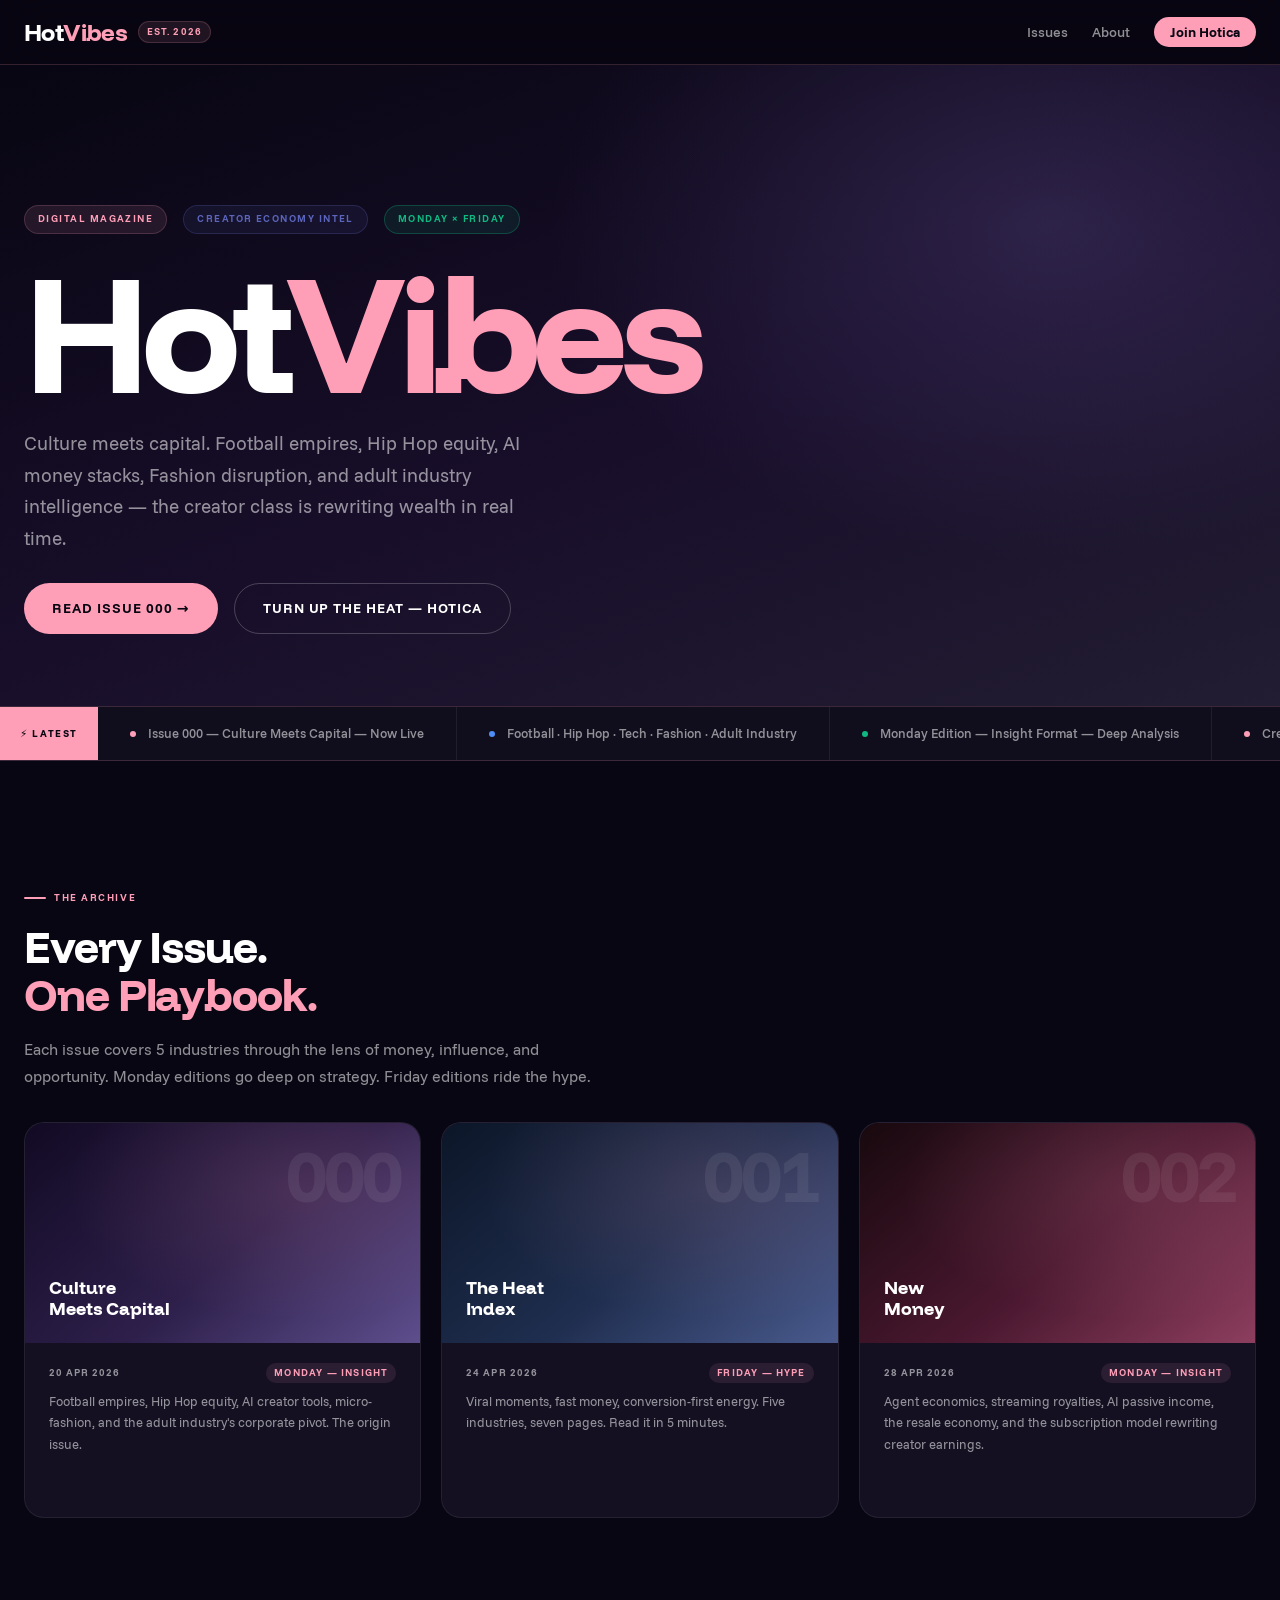
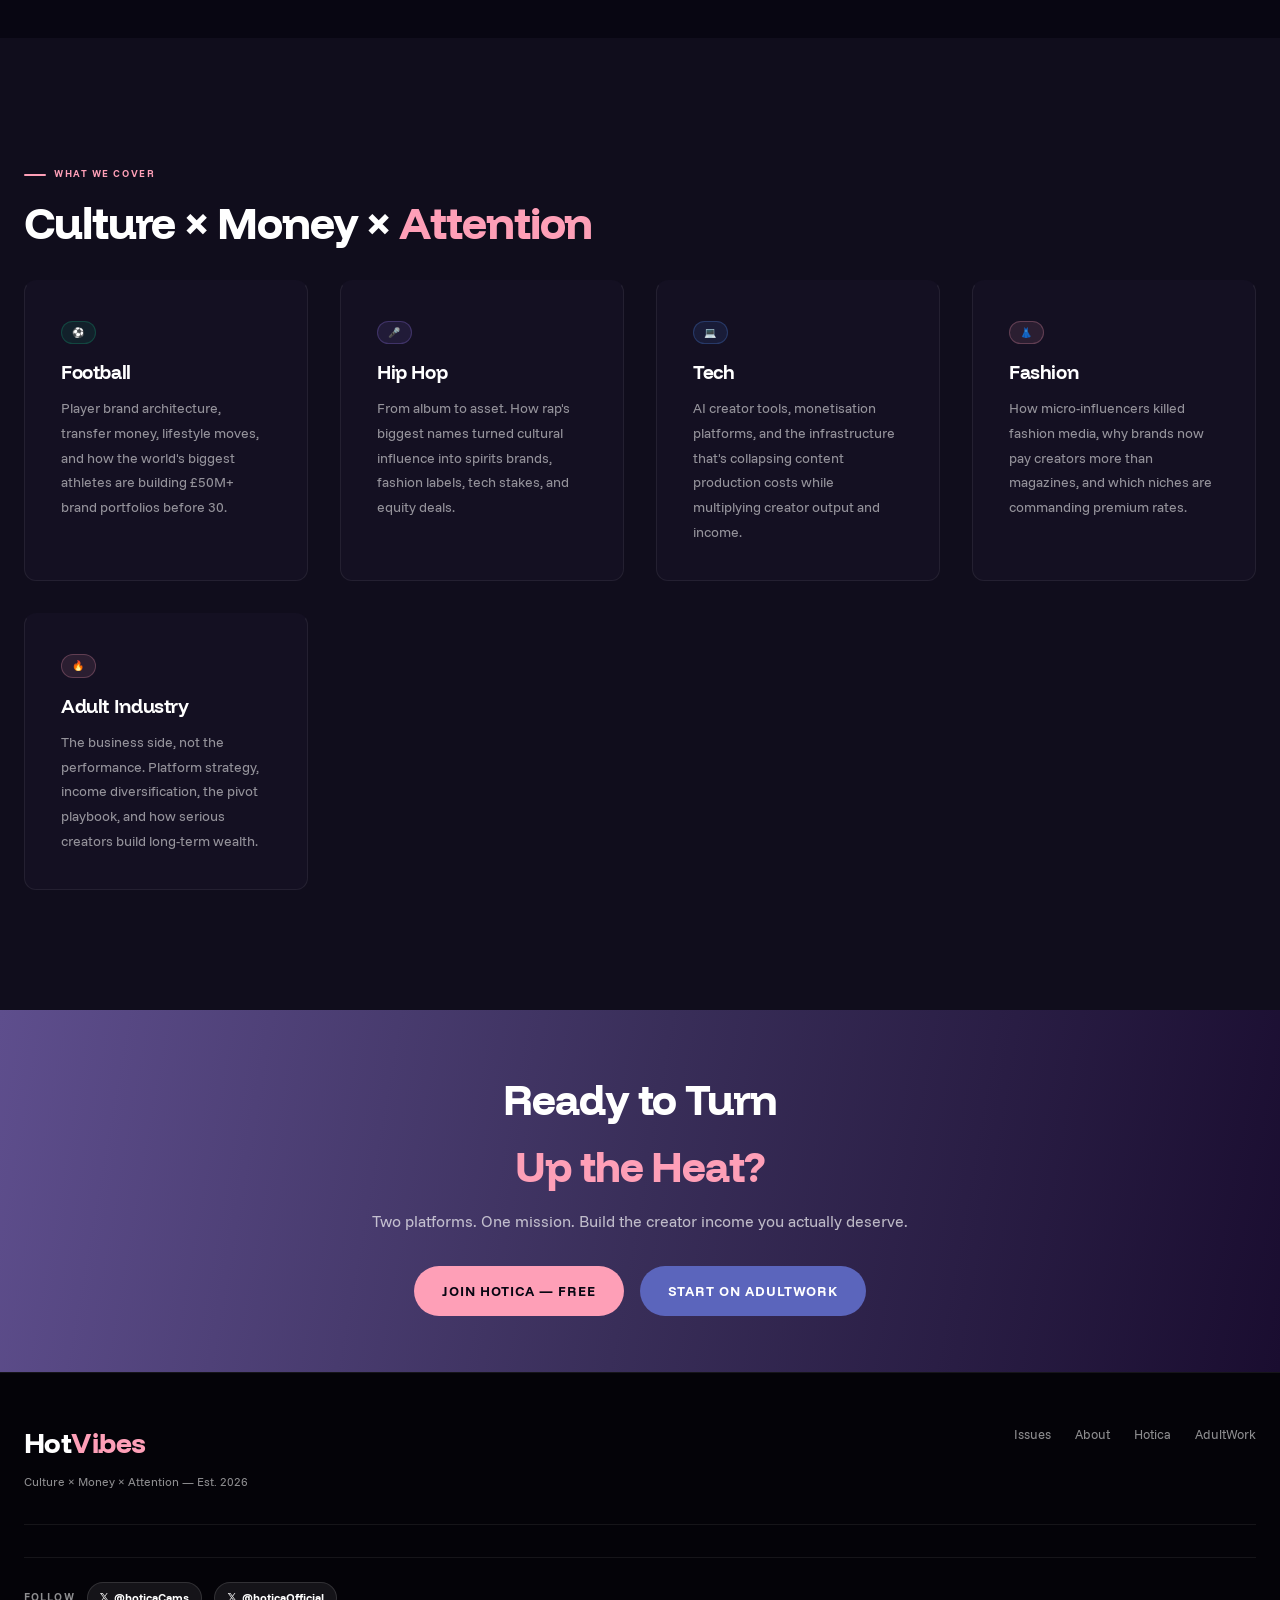
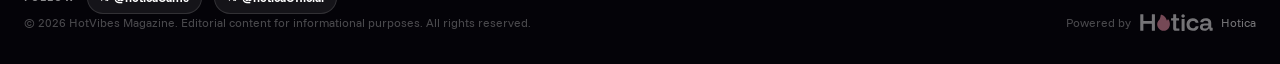
==== commit 4ff37def: "Fix X handle to @hoticaCams, correct Issue 000 date to 20 Apr Co-Authored-By: Claude Sonnet 4.6 <nor" ====
--- a/index.html
+++ b/index.html
@@ -86,7 +86,7 @@
         </div>
         <div class="ic-body">
           <div class="ic-meta">
-            <span class="ic-date">21 Apr 2026</span>
+            <span class="ic-date">20 Apr 2026</span>
             <span class="ic-type">Monday — Insight</span>
           </div>
           <p class="ic-desc">Football empires, Hip Hop equity, AI creator tools, micro-fashion, and the adult industry's corporate pivot. The origin issue.</p>
@@ -193,7 +193,7 @@
     </div>
     <div class="social-follow" style="margin-top:1.5rem; padding-top:1.5rem; border-top:1px solid var(--subtle);">
       <span class="social-follow-label">Follow</span>
-      <a href="https://x.com/hoticaCam" target="_blank" rel="noopener" class="x-link"><i class="x-icon">𝕏</i> @hoticaCam</a>
+      <a href="https://x.com/hoticaCams" target="_blank" rel="noopener" class="x-link"><i class="x-icon">𝕏</i> @hoticaCams</a>
       <a href="https://x.com/hoticaOfficial" target="_blank" rel="noopener" class="x-link"><i class="x-icon">𝕏</i> @hoticaOfficial</a>
     </div>
     <div class="footer-bot">
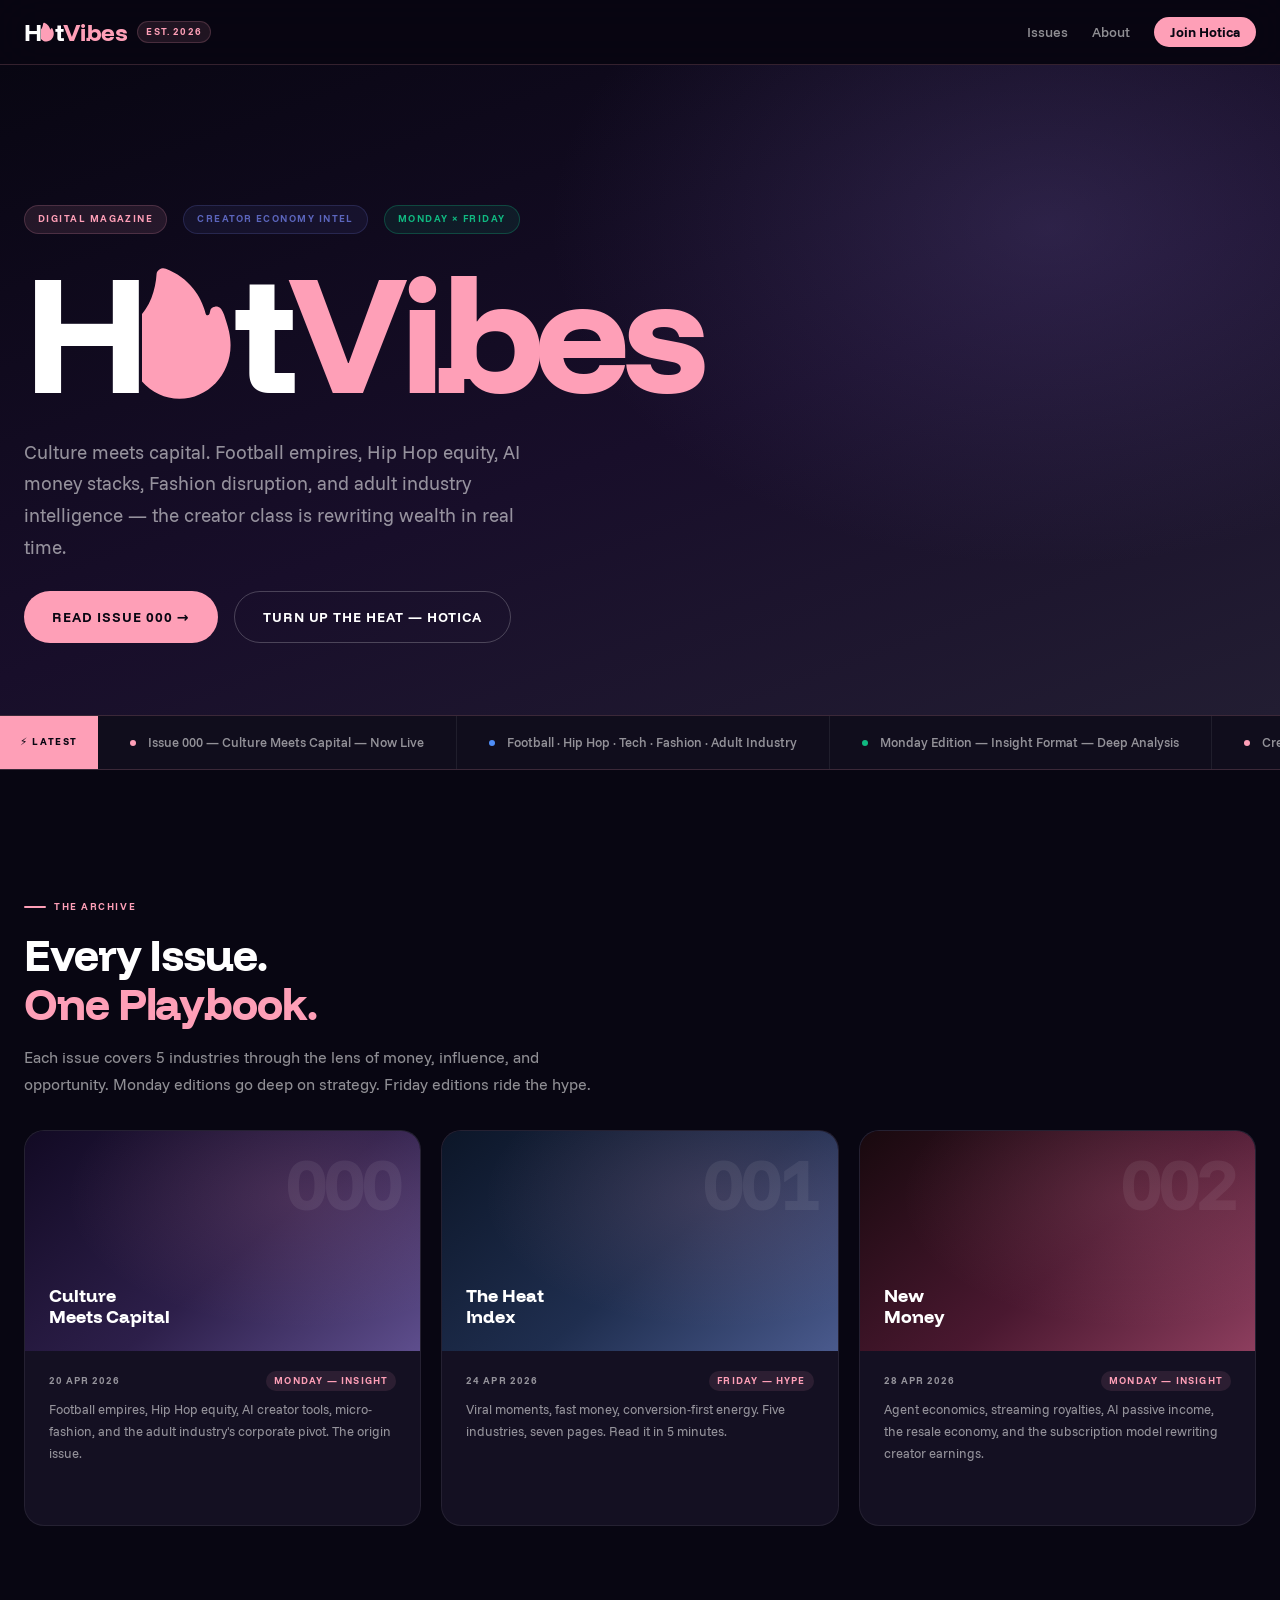
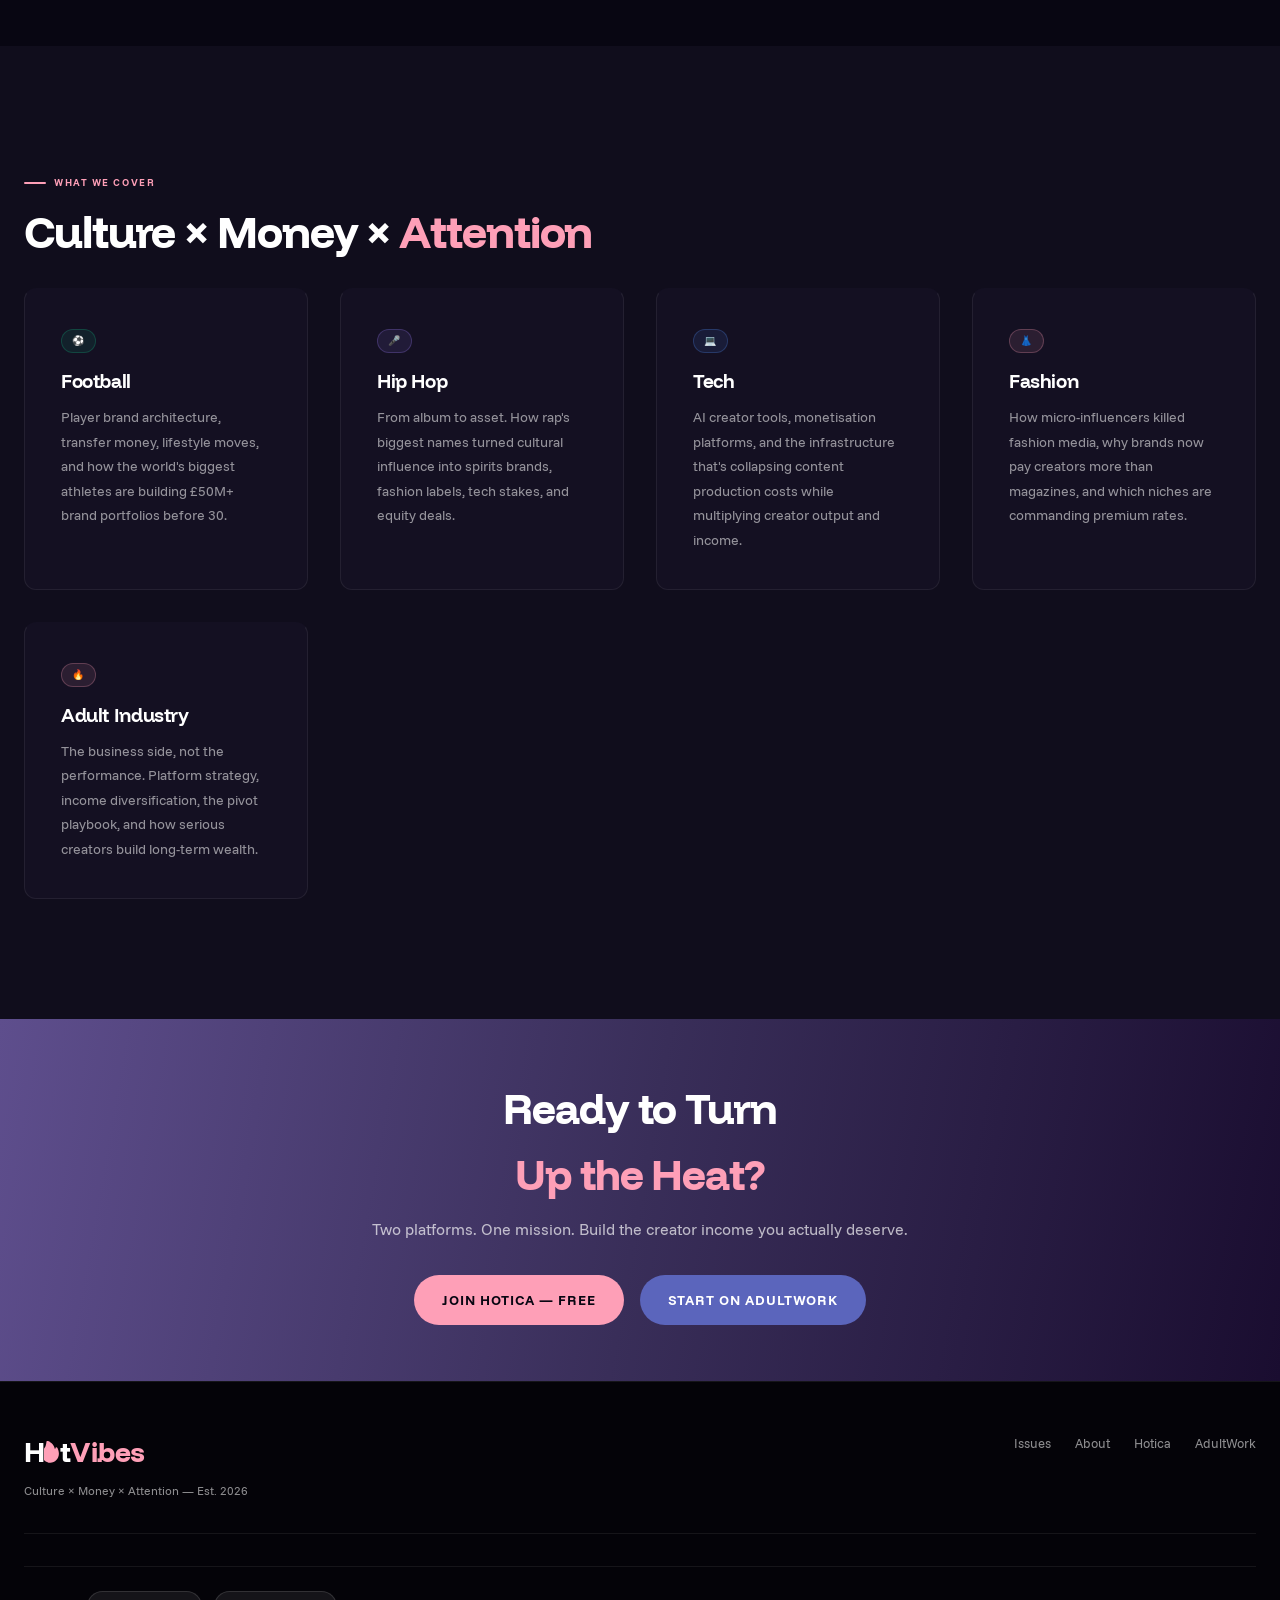
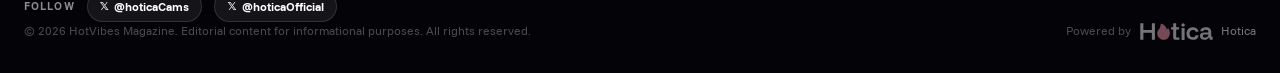
==== commit ce537333: "Add Hotica flame O to HotVibes wordmark across all pages Extracts the exact flame glyph path from ho" ====
--- a/index.html
+++ b/index.html
@@ -9,7 +9,7 @@
 <meta property="og:description" content="The creator class is rewriting wealth in real time.">
 <meta property="og:type" content="website">
 <link rel="canonical" href="/">
-<link rel="stylesheet" href="assets/css/styles.css?v=3">
+<link rel="stylesheet" href="assets/css/styles.css?v=4">
 </head>
 <body>
 
@@ -205,6 +205,6 @@
   </div>
 </footer>
 
-<script src="assets/js/main.js?v=3"></script>
+<script src="assets/js/main.js?v=4"></script>
 </body>
 </html>
--- a/assets/css/styles.css
+++ b/assets/css/styles.css
@@ -71,6 +71,7 @@
 }
 .nav-brand { display:flex; align-items:center; gap:.65rem; }
 .nav-logo { font-family:var(--fd); font-weight:800; font-size:1.5rem; letter-spacing:-0.025em; line-height:1; }
+.hot-o-flame { display:inline-block; height:.9em; width:auto; vertical-align:-.12em; }
 .nav-logo .hot  { color:var(--white); }
 .nav-logo .vibes{ color:var(--pink);  }
 .nav-badge {
